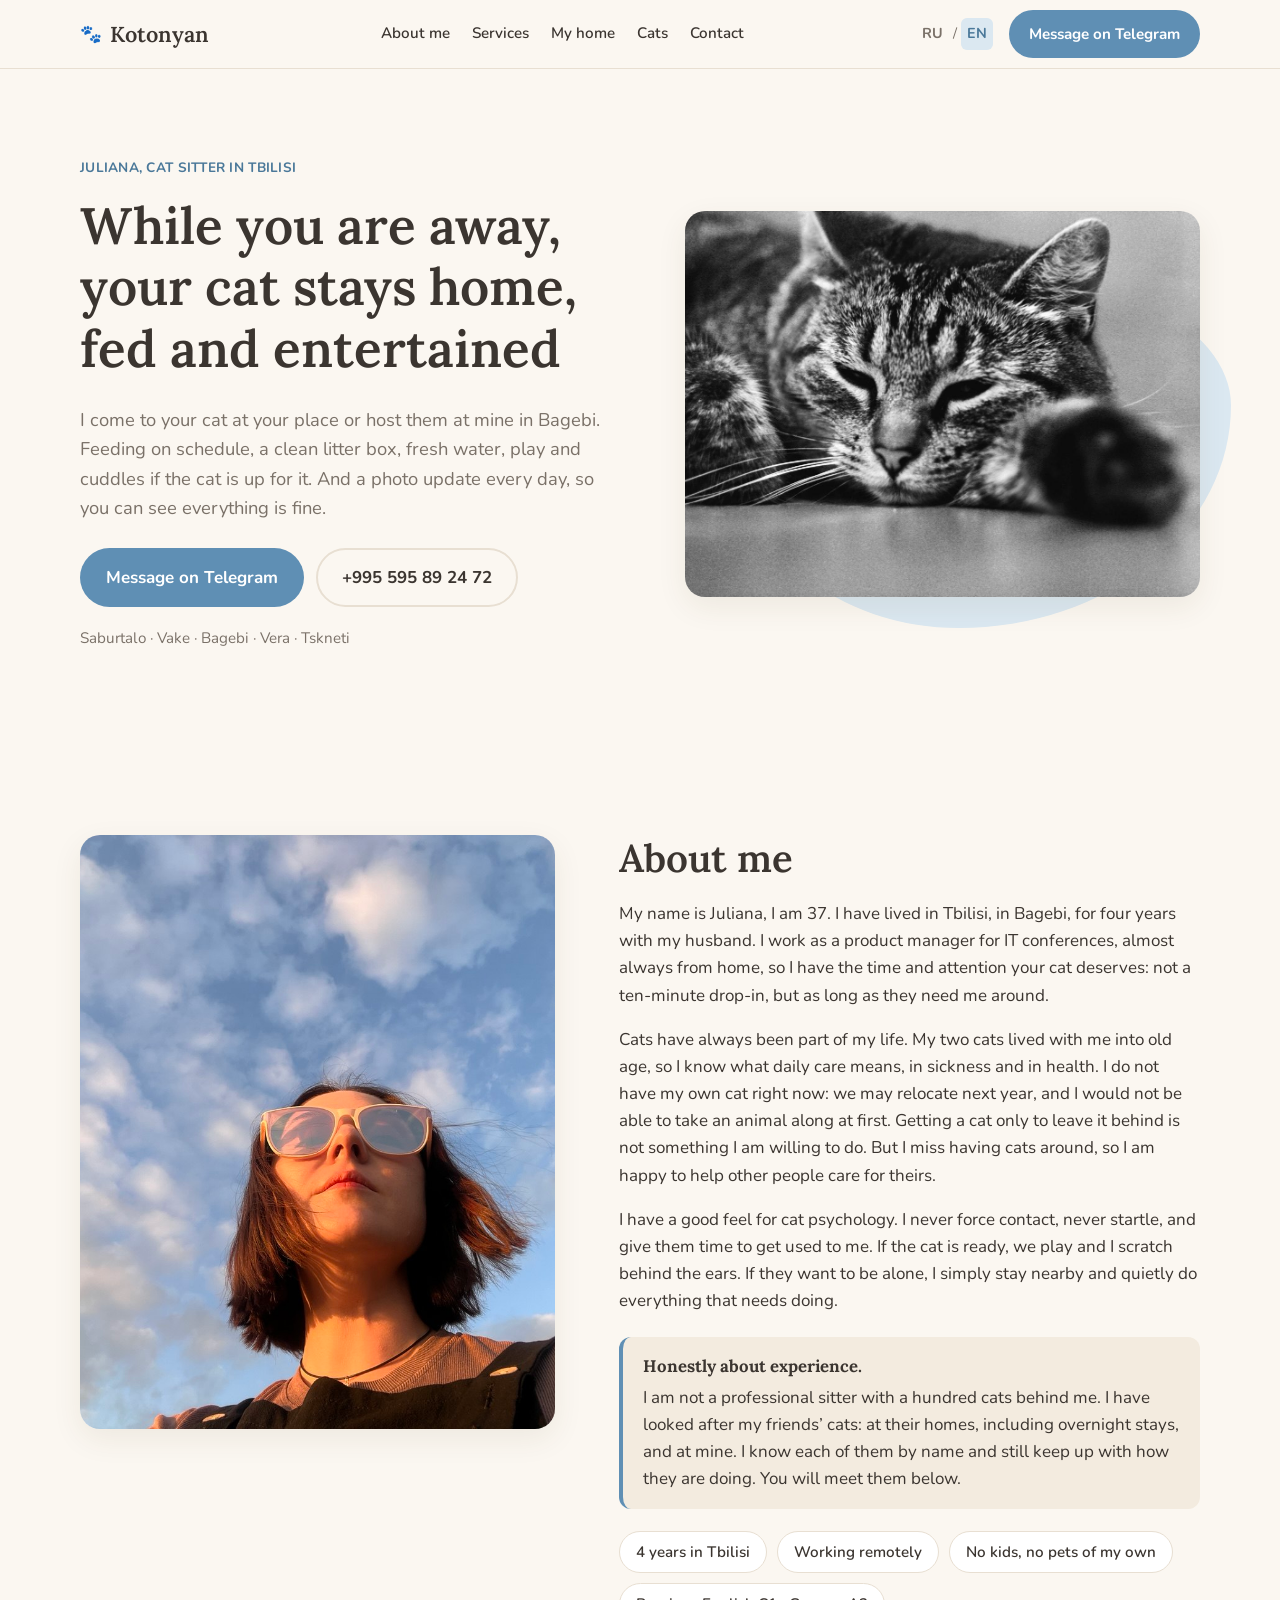
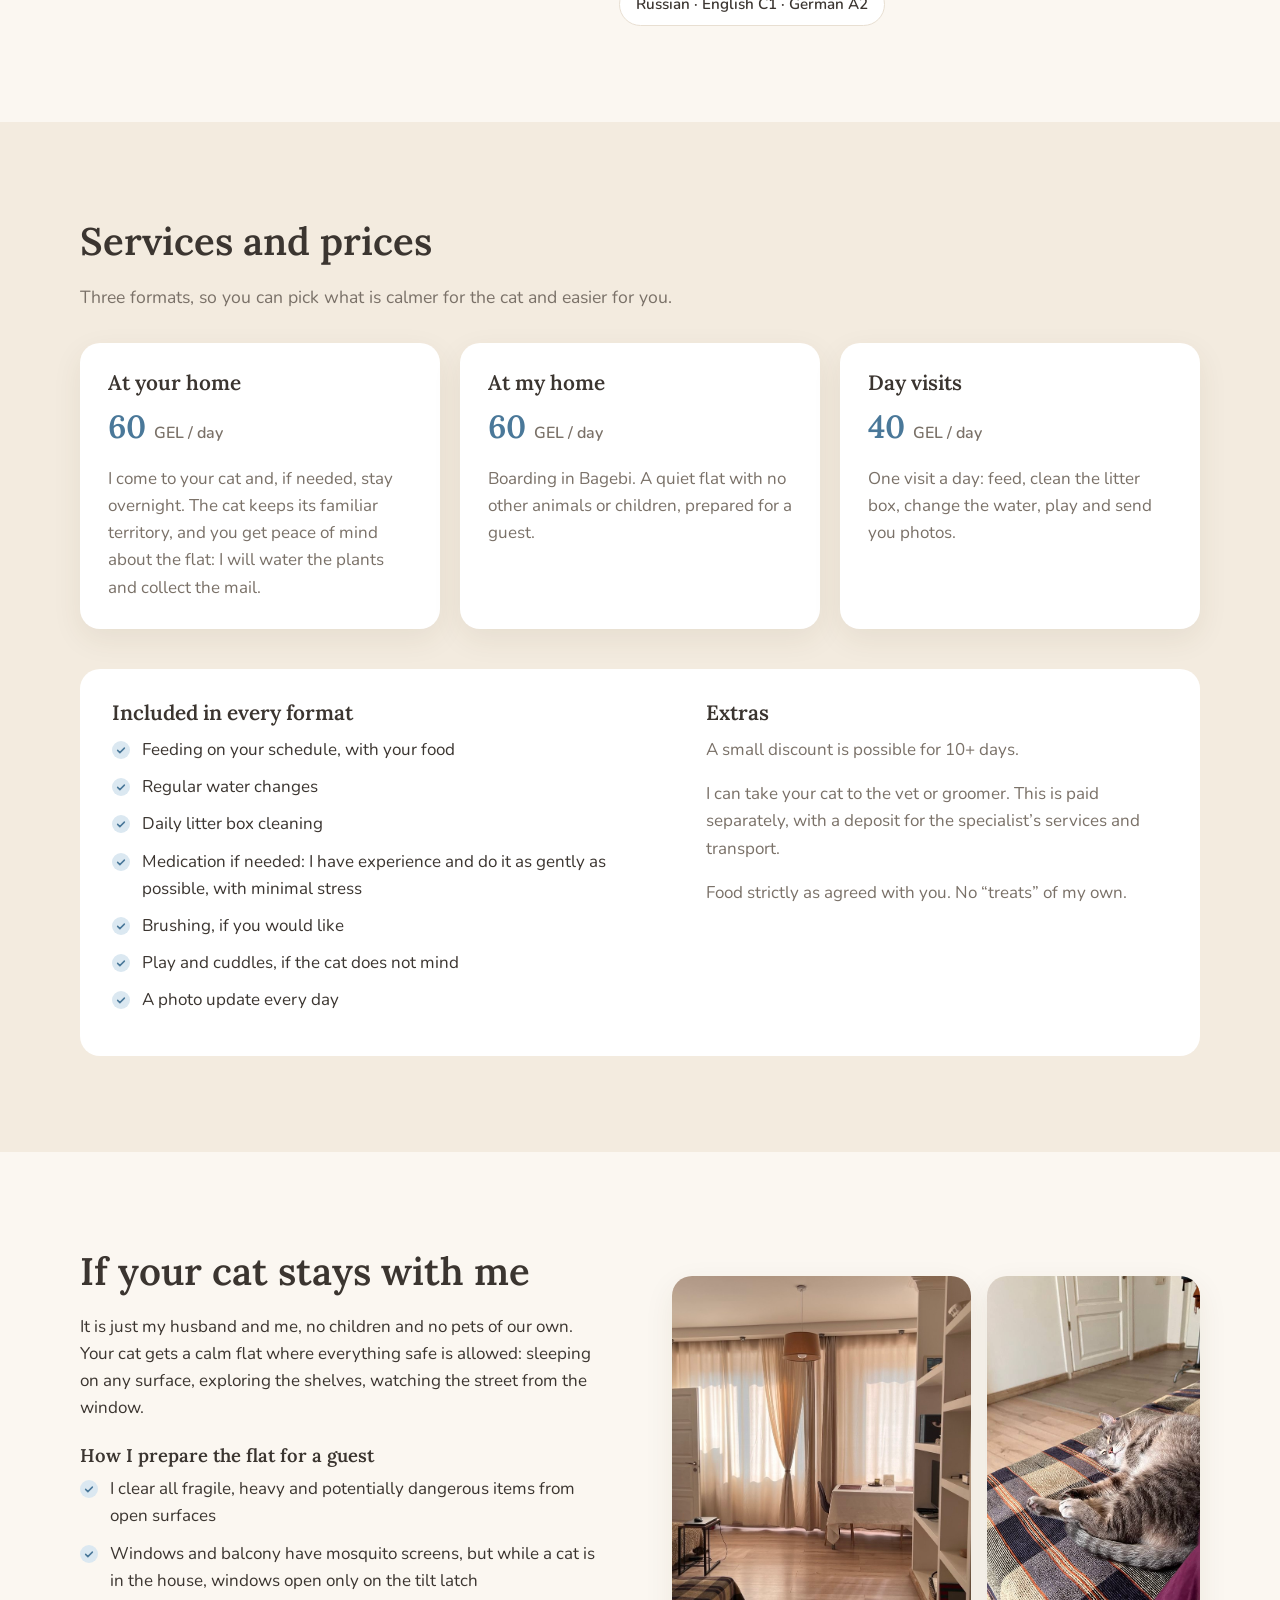
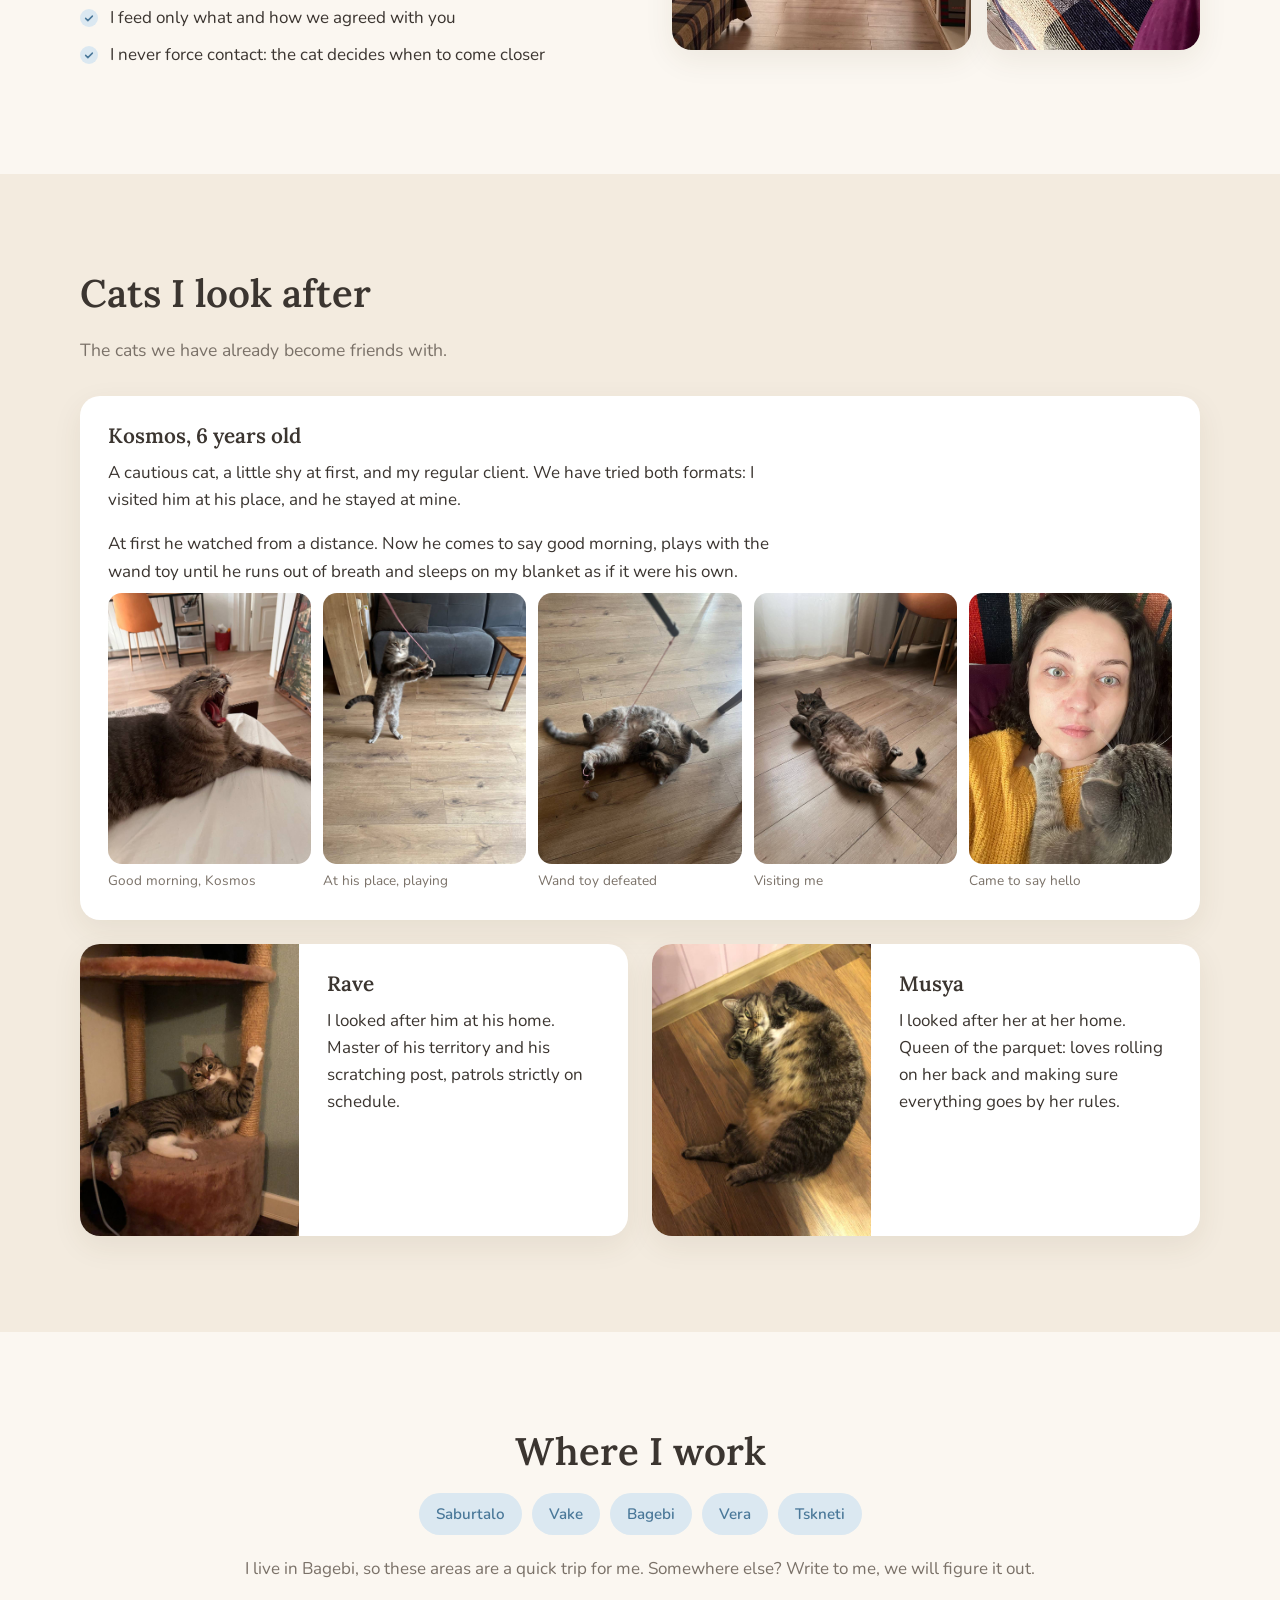
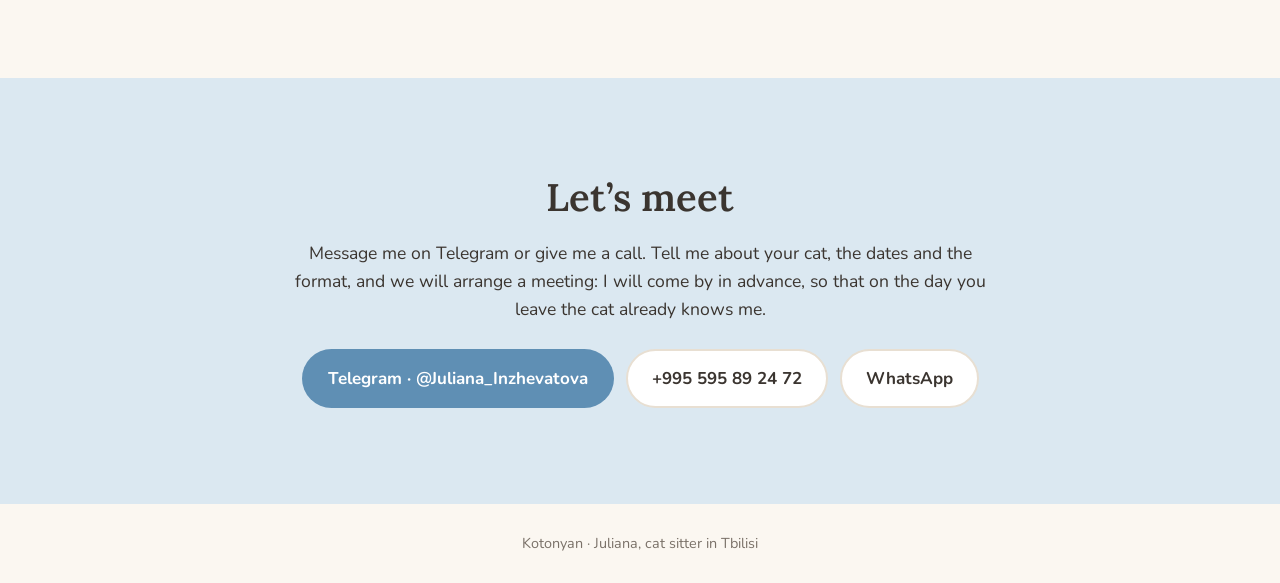
==== index.html @ e586e941 "Первый вариант лендинга Котонянь: RU/EN, фото, услуги, контакты Co-Authored-By: Claude Opus 5 <norep" ====
<!DOCTYPE html>
<html lang="ru">
<head>
<meta charset="utf-8">
<meta name="viewport" content="width=device-width, initial-scale=1">
<title data-i18n="meta.title">Котонянь · кэт-ситтер в Тбилиси</title>
<meta name="description" data-i18n-content="meta.desc" content="Юлиана, кэт-ситтер в Тбилиси. Уход за котом у вас дома или передержка в Багеби: кормление, лоток, игры, ежедневные фотоотчёты. Сабуртало, Ваке, Багеби, Вере, Цхнети.">
<meta property="og:title" content="Котонянь · кэт-ситтер в Тбилиси">
<meta property="og:description" content="Уход за котом у вас дома или передержка в Багеби. Ежедневные фотоотчёты.">
<meta property="og:image" content="img/cover.jpg">
<meta property="og:type" content="website">
<link rel="icon" href="favicon.svg" type="image/svg+xml">
<link rel="preconnect" href="https://fonts.googleapis.com">
<link rel="preconnect" href="https://fonts.gstatic.com" crossorigin>
<link href="https://fonts.googleapis.com/css2?family=Lora:ital,wght@0,500;0,600;1,500&family=Nunito:wght@400;600;700&display=swap" rel="stylesheet">
<link rel="stylesheet" href="css/style.css">
</head>
<body>

<header class="site-header">
  <div class="container header-inner">
    <a href="#top" class="logo"><span class="logo-mark" aria-hidden="true">🐾</span><span data-i18n="brand">Котонянь</span></a>
    <nav class="nav" id="nav">
      <a href="#about" data-i18n="nav.about">Обо мне</a>
      <a href="#services" data-i18n="nav.services">Услуги</a>
      <a href="#home" data-i18n="nav.home">Мой дом</a>
      <a href="#cats" data-i18n="nav.cats">Подопечные</a>
      <a href="#contact" data-i18n="nav.contact">Контакты</a>
    </nav>
    <div class="header-actions">
      <div class="lang" role="group" aria-label="Language">
        <button type="button" data-lang="ru" class="is-active">RU</button>
        <span aria-hidden="true">/</span>
        <button type="button" data-lang="en">EN</button>
      </div>
      <a class="btn btn-primary btn-sm" href="https://t.me/Juliana_Inzhevatova" target="_blank" rel="noopener" data-i18n="cta.tg">Написать в Telegram</a>
      <button class="burger" id="burger" aria-label="Menu" aria-expanded="false"><span></span><span></span><span></span></button>
    </div>
  </div>
</header>

<main id="top">

<section class="hero">
  <div class="container hero-grid">
    <div class="hero-text">
      <p class="kicker" data-i18n="hero.kicker">Юлиана, кэт-ситтер в Тбилиси</p>
      <h1 data-i18n="hero.title">Пока вас нет, ваш кот дома, сыт и не скучает</h1>
      <p class="lead" data-i18n="hero.lead">Приду к вашему коту домой или приму у себя в Багеби. Кормление по графику, чистый лоток, свежая вода, игры и ласка по желанию кота. И фотоотчёт каждый день, чтобы вы видели, что всё хорошо.</p>
      <div class="hero-cta">
        <a class="btn btn-primary" href="https://t.me/Juliana_Inzhevatova" target="_blank" rel="noopener" data-i18n="cta.tg">Написать в Telegram</a>
        <a class="btn btn-ghost" href="tel:+995595892472">+995 595 89 24 72</a>
      </div>
      <p class="hero-areas" data-i18n="hero.areas">Сабуртало · Ваке · Багеби · Вере · Цхнети</p>
    </div>
    <div class="hero-photo">
      <img src="img/cover.jpg" width="1280" height="853" alt="Кот дремлет на полу" data-i18n-alt="alt.cover">
    </div>
  </div>
</section>

<section class="section" id="about">
  <div class="container about-grid">
    <div class="about-photo">
      <img src="img/yuliana.jpg" width="1280" height="960" alt="Юлиана" loading="lazy">
    </div>
    <div class="about-text">
      <h2 data-i18n="about.title">Обо мне</h2>
      <p data-i18n="about.p1">Меня зовут Юлиана, мне 37. Четыре года живу в Тбилиси, в Багеби, вместе с мужем. Работаю продакт-менеджером ИТ-конференций, почти всегда из дома, поэтому у меня есть время и внимание для вашего кота: не забежать на десять минут, а побыть рядом столько, сколько ему нужно.</p>
      <p data-i18n="about.p2">Кошки в моей жизни были всегда. Две мои кошки прожили со мной до глубокой старости, и я знаю, что такое заботиться о коте каждый день, в здоровье и в болезни. Сейчас своего не завожу: в следующем году возможен переезд, и в первое время взять животное с собой не получится. Заводить кота, чтобы потом оставить, я не готова. А общения с кошками мне не хватает, поэтому я с радостью помогаю с ними другим.</p>
      <p data-i18n="about.p3">Я хорошо чувствую кошачью психологию. Не навязываю контакт, не пугаю, даю время привыкнуть. Если кот готов, поиграем и почешем за ушком. Если хочет побыть один, я просто буду рядом и тихо сделаю всё, что нужно.</p>
      <div class="callout">
        <strong data-i18n="about.honest.title">Честно про опыт.</strong>
        <span data-i18n="about.honest.text">Я не профессиональный ситтер с сотней котов за плечами. Я присматривала за котами друзей: у них дома, в том числе с проживанием, и у себя. Каждого из них знаю по имени и до сих пор в курсе, как у них дела. Познакомлю вас с ними ниже.</span>
      </div>
      <ul class="facts">
        <li data-i18n="about.f1">4 года в Тбилиси</li>
        <li data-i18n="about.f2">Работаю удалённо</li>
        <li data-i18n="about.f3">Без детей и своих животных</li>
        <li data-i18n="about.f4">Русский · English C1 · Deutsch A2</li>
      </ul>
    </div>
  </div>
</section>

<section class="section section-alt" id="services">
  <div class="container">
    <h2 data-i18n="services.title">Услуги и цены</h2>
    <p class="section-lead" data-i18n="services.lead">Три формата, чтобы вы выбрали то, что спокойнее для кота и удобнее для вас.</p>
    <div class="cards">
      <article class="card">
        <h3 data-i18n="services.c1.title">У вас дома</h3>
        <p class="price">60 <span data-i18n="services.perday">₾ / день</span></p>
        <p data-i18n="services.c1.text">Приезжаю к коту, а если нужно, остаюсь с проживанием. Коту привычная территория, вам спокойствие за квартиру: полью цветы, заберу почту.</p>
      </article>
      <article class="card">
        <h3 data-i18n="services.c2.title">У меня дома</h3>
        <p class="price">60 <span data-i18n="services.perday">₾ / день</span></p>
        <p data-i18n="services.c2.text">Передержка в Багеби. Тихая квартира без других животных и детей, подготовленная к приёму гостя.</p>
      </article>
      <article class="card">
        <h3 data-i18n="services.c3.title">Дневная няня</h3>
        <p class="price">40 <span data-i18n="services.perday">₾ / день</span></p>
        <p data-i18n="services.c3.text">Один визит в день: покормить, убрать лоток, поменять воду, поиграть и прислать вам фото.</p>
      </article>
    </div>
    <div class="included">
      <div>
        <h3 data-i18n="services.inc.title">Что входит в любой формат</h3>
        <ul class="checklist">
          <li data-i18n="services.inc.1">Кормление по вашему графику и вашим кормом</li>
          <li data-i18n="services.inc.2">Регулярная смена воды</li>
          <li data-i18n="services.inc.3">Ежедневная уборка лотка</li>
          <li data-i18n="services.inc.4">Лекарства при необходимости: есть опыт, даю максимально бережно, без лишнего стресса</li>
          <li data-i18n="services.inc.5">Расчёсывание, если вы хотите</li>
          <li data-i18n="services.inc.6">Игры и ласка, если кот не против</li>
          <li data-i18n="services.inc.7">Фотоотчёт каждый день</li>
        </ul>
      </div>
      <div class="notes">
        <h3 data-i18n="services.extra.title">Дополнительно</h3>
        <p data-i18n="services.extra.1">От 10 дней возможна небольшая скидка.</p>
        <p data-i18n="services.extra.2">Могу отвезти кота к ветеринару или грумеру. Это оплачивается отдельно, при наличии депозита на услуги специалиста и транспорт.</p>
        <p data-i18n="services.extra.3">Питание строго по согласованию с вами. Никаких «угощений» от себя.</p>
      </div>
    </div>
  </div>
</section>

<section class="section" id="home">
  <div class="container home-grid">
    <div class="home-text">
      <h2 data-i18n="home.title">Если кот гостит у меня</h2>
      <p data-i18n="home.p1">Мы живём вдвоём с мужем, без детей и своих животных. Коту достаётся спокойная квартира, где можно всё, что безопасно: спать на любой поверхности, исследовать полки, наблюдать за улицей из окна.</p>
      <h3 data-i18n="home.list.title">Как готовлю квартиру к гостю</h3>
      <ul class="checklist">
        <li data-i18n="home.l1">Убираю с открытых поверхностей всё хрупкое, тяжёлое и потенциально опасное</li>
        <li data-i18n="home.l2">На окнах и балконе москитные сетки, но пока кот в доме, окна открываю только на ограничитель</li>
        <li data-i18n="home.l3">Кормлю только тем и так, как договорились с вами</li>
        <li data-i18n="home.l4">Не навязываю контакт: кот сам решает, когда подойти</li>
      </ul>
    </div>
    <div class="home-photos">
      <img src="img/home.jpg" width="1280" height="960" alt="Гостиная: светлая комната, диван, окно с занавесками" loading="lazy" data-i18n-alt="alt.home">
      <img src="img/kosmos-home-1.jpg" width="960" height="1280" alt="Космос спит на пледе" loading="lazy" data-i18n-alt="alt.kosmosHome1">
    </div>
  </div>
</section>

<section class="section section-alt" id="cats">
  <div class="container">
    <h2 data-i18n="cats.title">Мои подопечные</h2>
    <p class="section-lead" data-i18n="cats.lead">Коты, с которыми мы уже подружились.</p>

    <article class="cat cat-featured">
      <div class="cat-text">
        <h3 data-i18n="cats.kosmos.name">Космос, 6 лет</h3>
        <p data-i18n="cats.kosmos.p1">Осторожный и поначалу пугливый кот, мой постоянный подопечный. Мы попробовали оба формата: я приезжала к нему домой, и он гостил у меня.</p>
        <p data-i18n="cats.kosmos.p2">Первое время он наблюдал издалека. Теперь приходит здороваться по утрам, играет с удочкой до потери дыхания и спит на моём пледе, как на своём.</p>
      </div>
      <div class="gallery">
        <figure><img src="img/kosmos-morning.jpg" width="960" height="1280" alt="Космос зевает утром" loading="lazy" data-i18n-alt="alt.kosmosMorning"><figcaption data-i18n="cats.kosmos.c1">Доброе утро, Космос</figcaption></figure>
        <figure><img src="img/kosmos-play-2.jpg" width="960" height="1280" alt="Космос стоит на задних лапах и ловит игрушку" loading="lazy" data-i18n-alt="alt.kosmosPlay2"><figcaption data-i18n="cats.kosmos.c2">У себя дома, играем</figcaption></figure>
        <figure><img src="img/kosmos-play-1.jpg" width="960" height="1280" alt="Космос лежит на спине и ловит удочку" loading="lazy" data-i18n-alt="alt.kosmosPlay1"><figcaption data-i18n="cats.kosmos.c3">Удочка побеждена</figcaption></figure>
        <figure><img src="img/kosmos-home-2.jpg" width="960" height="1280" alt="Космос лежит на полу в гостях" loading="lazy" data-i18n-alt="alt.kosmosHome2"><figcaption data-i18n="cats.kosmos.c4">В гостях у меня</figcaption></figure>
        <figure><img src="img/yuliana-kosmos.jpg" width="720" height="1280" alt="Космос кладёт лапу на плечо Юлиане" loading="lazy" data-i18n-alt="alt.kosmosSelfie"><figcaption data-i18n="cats.kosmos.c5">Пришёл здороваться</figcaption></figure>
      </div>
    </article>

    <div class="cats-row">
      <article class="cat">
        <figure><img src="img/rave.jpg" width="960" height="1280" alt="Рэйв лежит на когтеточке" loading="lazy" data-i18n-alt="alt.rave"></figure>
        <div class="cat-text">
          <h3 data-i18n="cats.rave.name">Рэйв</h3>
          <p data-i18n="cats.rave.p1">Присматривала у него дома. Хозяин своей территории и своей когтеточки, обход владений строго по расписанию.</p>
        </div>
      </article>
      <article class="cat">
        <figure><img src="img/musya.jpg" width="960" height="1280" alt="Муся лежит на спине на паркете" loading="lazy" data-i18n-alt="alt.musya"></figure>
        <div class="cat-text">
          <h3 data-i18n="cats.musya.name">Муся</h3>
          <p data-i18n="cats.musya.p1">Присматривала у неё дома. Королева паркета: любит валяться на спине и следить, чтобы всё шло по её правилам.</p>
        </div>
      </article>
    </div>
  </div>
</section>

<section class="section" id="areas">
  <div class="container areas">
    <h2 data-i18n="areas.title">Где работаю</h2>
    <ul class="chips">
      <li data-i18n="areas.1">Сабуртало</li>
      <li data-i18n="areas.2">Ваке</li>
      <li data-i18n="areas.3">Багеби</li>
      <li data-i18n="areas.4">Вере</li>
      <li data-i18n="areas.5">Цхнети</li>
    </ul>
    <p data-i18n="areas.text">Живу в Багеби, поэтому в эти районы добираюсь быстро. Другой район? Напишите, обсудим.</p>
  </div>
</section>

<section class="section section-contact" id="contact">
  <div class="container contact">
    <h2 data-i18n="contact.title">Давайте познакомимся</h2>
    <p data-i18n="contact.text">Напишите в Telegram или позвоните. Расскажите про кота, даты и формат, а дальше договоримся о встрече: я приеду познакомиться заранее, чтобы в день вашего отъезда кот меня уже знал.</p>
    <div class="contact-links">
      <a class="btn btn-primary" href="https://t.me/Juliana_Inzhevatova" target="_blank" rel="noopener">Telegram · @Juliana_Inzhevatova</a>
      <a class="btn btn-ghost" href="tel:+995595892472">+995 595 89 24 72</a>
      <a class="btn btn-ghost" href="https://wa.me/995595892472" target="_blank" rel="noopener">WhatsApp</a>
    </div>
  </div>
</section>

</main>

<footer class="site-footer">
  <div class="container">
    <span data-i18n="footer.text">Котонянь · Юлиана, кэт-ситтер в Тбилиси</span>
  </div>
</footer>

<script src="js/main.js"></script>
</body>
</html>
---- css/style.css ----
:root {
  --bg: #fbf7f1;
  --bg-alt: #f3ebdf;
  --surface: #ffffff;
  --text: #3b3530;
  --muted: #7a7168;
  --line: #e8dfd2;
  --blue: #5f8fb4;
  --blue-dark: #4a7899;
  --blue-soft: #dbe8f1;
  --sand: #e9d9c3;
  --radius: 20px;
  --shadow: 0 10px 30px rgba(80, 60, 30, 0.08);
  --font-head: "Lora", Georgia, serif;
  --font-body: "Nunito", system-ui, -apple-system, "Segoe UI", sans-serif;
}

* { box-sizing: border-box; }

html { scroll-behavior: smooth; }

body {
  margin: 0;
  font-family: var(--font-body);
  font-size: 17px;
  line-height: 1.6;
  color: var(--text);
  background: var(--bg);
}

img { max-width: 100%; height: auto; display: block; }

h1, h2, h3 {
  font-family: var(--font-head);
  font-weight: 600;
  line-height: 1.2;
  margin: 0 0 0.5em;
  color: var(--text);
}
h1 { font-size: clamp(2rem, 4.5vw, 3.2rem); }
h2 { font-size: clamp(1.7rem, 3.2vw, 2.4rem); }
h3 { font-size: 1.3rem; }
p { margin: 0 0 1em; }
ul { margin: 0; padding: 0; list-style: none; }
a { color: var(--blue-dark); }

.container {
  width: min(1120px, 100% - 32px);
  margin: 0 auto;
}

.section { padding: clamp(56px, 8vw, 96px) 0; }
.section-alt { background: var(--bg-alt); }
.section-lead { color: var(--muted); max-width: 640px; margin-bottom: 2rem; font-size: 1.1rem; }

/* Buttons */
.btn {
  display: inline-flex;
  align-items: center;
  justify-content: center;
  gap: 8px;
  padding: 14px 24px;
  border-radius: 999px;
  font-weight: 700;
  text-decoration: none;
  border: 2px solid transparent;
  transition: background 0.2s, color 0.2s, border-color 0.2s, transform 0.1s;
  white-space: nowrap;
}
.btn:active { transform: translateY(1px); }
.btn-primary { background: var(--blue); color: #fff; }
.btn-primary:hover { background: var(--blue-dark); }
.btn-ghost { background: transparent; color: var(--text); border-color: var(--line); }
.btn-ghost:hover { border-color: var(--blue); color: var(--blue-dark); }
.btn-sm { padding: 10px 18px; font-size: 0.95rem; }

/* Header */
.site-header {
  position: sticky;
  top: 0;
  z-index: 50;
  background: rgba(251, 247, 241, 0.92);
  backdrop-filter: blur(10px);
  border-bottom: 1px solid var(--line);
}
.header-inner {
  display: flex;
  align-items: center;
  justify-content: space-between;
  gap: 24px;
  height: 68px;
}
.logo {
  display: inline-flex;
  align-items: center;
  gap: 8px;
  font-family: var(--font-head);
  font-size: 1.35rem;
  font-weight: 600;
  color: var(--text);
  text-decoration: none;
}
.logo-mark { font-size: 1.1rem; }
.nav { display: flex; gap: 22px; }
.nav a {
  color: var(--text);
  text-decoration: none;
  font-weight: 600;
  font-size: 0.95rem;
  padding: 6px 0;
  border-bottom: 2px solid transparent;
}
.nav a:hover { border-bottom-color: var(--blue); }
.header-actions { display: flex; align-items: center; gap: 16px; }
.lang { display: flex; align-items: center; gap: 4px; color: var(--muted); font-size: 0.9rem; }
.lang button {
  background: none;
  border: 0;
  padding: 4px 6px;
  font: inherit;
  font-weight: 700;
  color: var(--muted);
  cursor: pointer;
  border-radius: 6px;
}
.lang button:hover { color: var(--text); }
.lang button.is-active { color: var(--blue-dark); background: var(--blue-soft); }
.burger {
  display: none;
  width: 40px;
  height: 40px;
  border: 0;
  background: none;
  cursor: pointer;
  flex-direction: column;
  justify-content: center;
  gap: 5px;
  padding: 8px;
}
.burger span { display: block; height: 2px; background: var(--text); border-radius: 2px; }

/* Hero */
.hero { padding: clamp(40px, 7vw, 88px) 0 clamp(48px, 7vw, 88px); }
.hero-grid {
  display: grid;
  grid-template-columns: 1.05fr 1fr;
  gap: clamp(32px, 5vw, 64px);
  align-items: center;
}
.kicker {
  color: var(--blue-dark);
  font-weight: 700;
  letter-spacing: 0.02em;
  text-transform: uppercase;
  font-size: 0.85rem;
  margin-bottom: 1rem;
}
.lead { font-size: 1.15rem; color: var(--muted); max-width: 560px; }
.hero-cta { display: flex; flex-wrap: wrap; gap: 12px; margin: 1.6rem 0 1.2rem; }
.hero-areas { color: var(--muted); font-size: 0.95rem; margin: 0; }
.hero-photo { position: relative; }
.hero-photo::before {
  content: "";
  position: absolute;
  inset: 12% -6% -8% 10%;
  background: var(--blue-soft);
  border-radius: 40% 60% 55% 45% / 50% 40% 60% 50%;
  z-index: 0;
}
.hero-photo img {
  position: relative;
  z-index: 1;
  border-radius: var(--radius);
  box-shadow: var(--shadow);
  aspect-ratio: 4 / 3;
  object-fit: cover;
}

/* About */
.about-grid {
  display: grid;
  grid-template-columns: 0.9fr 1.1fr;
  gap: clamp(32px, 5vw, 64px);
  align-items: start;
}
.about-photo img {
  border-radius: var(--radius);
  box-shadow: var(--shadow);
  aspect-ratio: 4 / 5;
  object-fit: cover;
  object-position: center 70%;
  position: sticky;
  top: 90px;
}
.callout {
  background: var(--bg-alt);
  border-left: 4px solid var(--blue);
  border-radius: 12px;
  padding: 16px 20px;
  margin: 1.4rem 0;
}
.callout strong { display: block; margin-bottom: 4px; font-family: var(--font-head); font-size: 1.05rem; }
.facts { display: flex; flex-wrap: wrap; gap: 10px; margin-top: 1.2rem; }
.facts li, .chips li {
  background: var(--surface);
  border: 1px solid var(--line);
  border-radius: 999px;
  padding: 8px 16px;
  font-size: 0.95rem;
  font-weight: 600;
}

/* Services */
.cards {
  display: grid;
  grid-template-columns: repeat(3, 1fr);
  gap: 20px;
  margin-bottom: 40px;
}
.card {
  background: var(--surface);
  border-radius: var(--radius);
  padding: 28px;
  box-shadow: var(--shadow);
  display: flex;
  flex-direction: column;
}
.card h3 { margin-bottom: 0.3rem; }
.card p:last-child { margin-bottom: 0; color: var(--muted); }
.price {
  font-family: var(--font-head);
  font-size: 2rem;
  font-weight: 600;
  color: var(--blue-dark);
  margin: 0 0 0.8rem;
}
.price span { font-family: var(--font-body); font-size: 1rem; font-weight: 600; color: var(--muted); }
.included {
  display: grid;
  grid-template-columns: 1.2fr 1fr;
  gap: 40px;
  background: var(--surface);
  border-radius: var(--radius);
  padding: 32px;
}
.checklist li {
  position: relative;
  padding-left: 30px;
  margin-bottom: 10px;
}
.checklist li::before {
  content: "";
  position: absolute;
  left: 0;
  top: 5px;
  width: 18px;
  height: 18px;
  border-radius: 50%;
  background: var(--blue-soft) url("data:image/svg+xml,%3Csvg xmlns='http://www.w3.org/2000/svg' viewBox='0 0 16 16'%3E%3Cpath d='M3.5 8.5l3 3 6-6' fill='none' stroke='%234a7899' stroke-width='2' stroke-linecap='round' stroke-linejoin='round'/%3E%3C/svg%3E") center / 12px no-repeat;
}
.notes p { color: var(--muted); }

/* Home */
.home-grid {
  display: grid;
  grid-template-columns: 1fr 1fr;
  gap: clamp(32px, 5vw, 64px);
  align-items: center;
}
.home-text h3 { font-size: 1.15rem; margin-top: 1.4rem; }
.home-photos {
  display: grid;
  grid-template-columns: 1.4fr 1fr;
  gap: 16px;
  align-items: stretch;
}
.home-photos img {
  border-radius: var(--radius);
  box-shadow: var(--shadow);
  height: 100%;
  object-fit: cover;
}
.home-photos img:first-child { aspect-ratio: 4 / 5; }
.home-photos img:last-child { aspect-ratio: 3 / 5; }

/* Cats */
.cat { background: var(--surface); border-radius: var(--radius); box-shadow: var(--shadow); overflow: hidden; }
.cat-text { padding: 28px; }
.cat-text p:last-child { margin-bottom: 0; }
.cat-featured { margin-bottom: 24px; }
.cat-featured .cat-text { max-width: 720px; padding-bottom: 8px; }
.gallery {
  display: grid;
  grid-template-columns: repeat(5, 1fr);
  gap: 12px;
  padding: 0 28px 28px;
}
.gallery figure, .cat figure { margin: 0; }
.gallery img {
  aspect-ratio: 3 / 4;
  object-fit: cover;
  border-radius: 14px;
}
.gallery figcaption { font-size: 0.85rem; color: var(--muted); margin-top: 6px; }
.cats-row { display: grid; grid-template-columns: 1fr 1fr; gap: 24px; }
.cats-row .cat { display: grid; grid-template-columns: 0.8fr 1.2fr; }
.cats-row .cat img { height: 100%; object-fit: cover; aspect-ratio: 3 / 4; }

/* Areas */
.areas { text-align: center; }
.chips { display: flex; flex-wrap: wrap; justify-content: center; gap: 10px; margin: 1.2rem 0; }
.chips li { background: var(--blue-soft); border-color: transparent; color: var(--blue-dark); }
.areas p { color: var(--muted); margin: 0; }

/* Contact */
.section-contact { background: var(--blue-soft); }
.contact { text-align: center; max-width: 720px; }
.contact p { color: var(--text); font-size: 1.1rem; }
.contact-links { display: flex; flex-wrap: wrap; justify-content: center; gap: 12px; margin-top: 1.6rem; }
.contact-links .btn-ghost { background: var(--surface); }

.site-footer {
  padding: 28px 0;
  color: var(--muted);
  font-size: 0.9rem;
  text-align: center;
}

/* Responsive */
@media (max-width: 960px) {
  .nav { display: none; }
  .header-actions .btn { display: none; }
  .burger { display: flex; }
  .nav.is-open {
    display: flex;
    flex-direction: column;
    position: absolute;
    top: 68px;
    left: 0;
    right: 0;
    background: var(--bg);
    border-bottom: 1px solid var(--line);
    padding: 12px 16px 20px;
    gap: 4px;
  }
  .nav.is-open a { padding: 10px 0; font-size: 1.05rem; }
  .cards { grid-template-columns: 1fr; }
  .included { grid-template-columns: 1fr; gap: 24px; }
  .gallery { grid-template-columns: repeat(3, 1fr); }
  .gallery figure:nth-child(n+4) img { aspect-ratio: 4 / 3; }
}

@media (max-width: 720px) {
  body { font-size: 16px; }
  .hero-grid, .about-grid, .home-grid, .cats-row { grid-template-columns: 1fr; }
  .hero-photo { order: -1; }
  .hero-photo::before { inset: 10% -4% -6% 8%; }
  .about-photo img { position: static; aspect-ratio: 4 / 3; object-position: center 60%; }
  .home-photos img:first-child { aspect-ratio: 4 / 3; }
  .home-photos img:last-child { aspect-ratio: 3 / 4; }
  .gallery { grid-template-columns: repeat(2, 1fr); padding: 0 20px 20px; }
  .gallery figure:nth-child(n+4) img { aspect-ratio: 3 / 4; }
  .gallery figure:last-child { grid-column: span 2; }
  .gallery figure:last-child img { aspect-ratio: 4 / 3; object-position: center 45%; }
  .cats-row .cat { grid-template-columns: 1fr; }
  .cats-row .cat img { aspect-ratio: 4 / 3; }
  .cat-text { padding: 20px; }
  .included { padding: 24px 20px; }
  .card { padding: 22px; }
  .hero-cta .btn { width: 100%; }
}
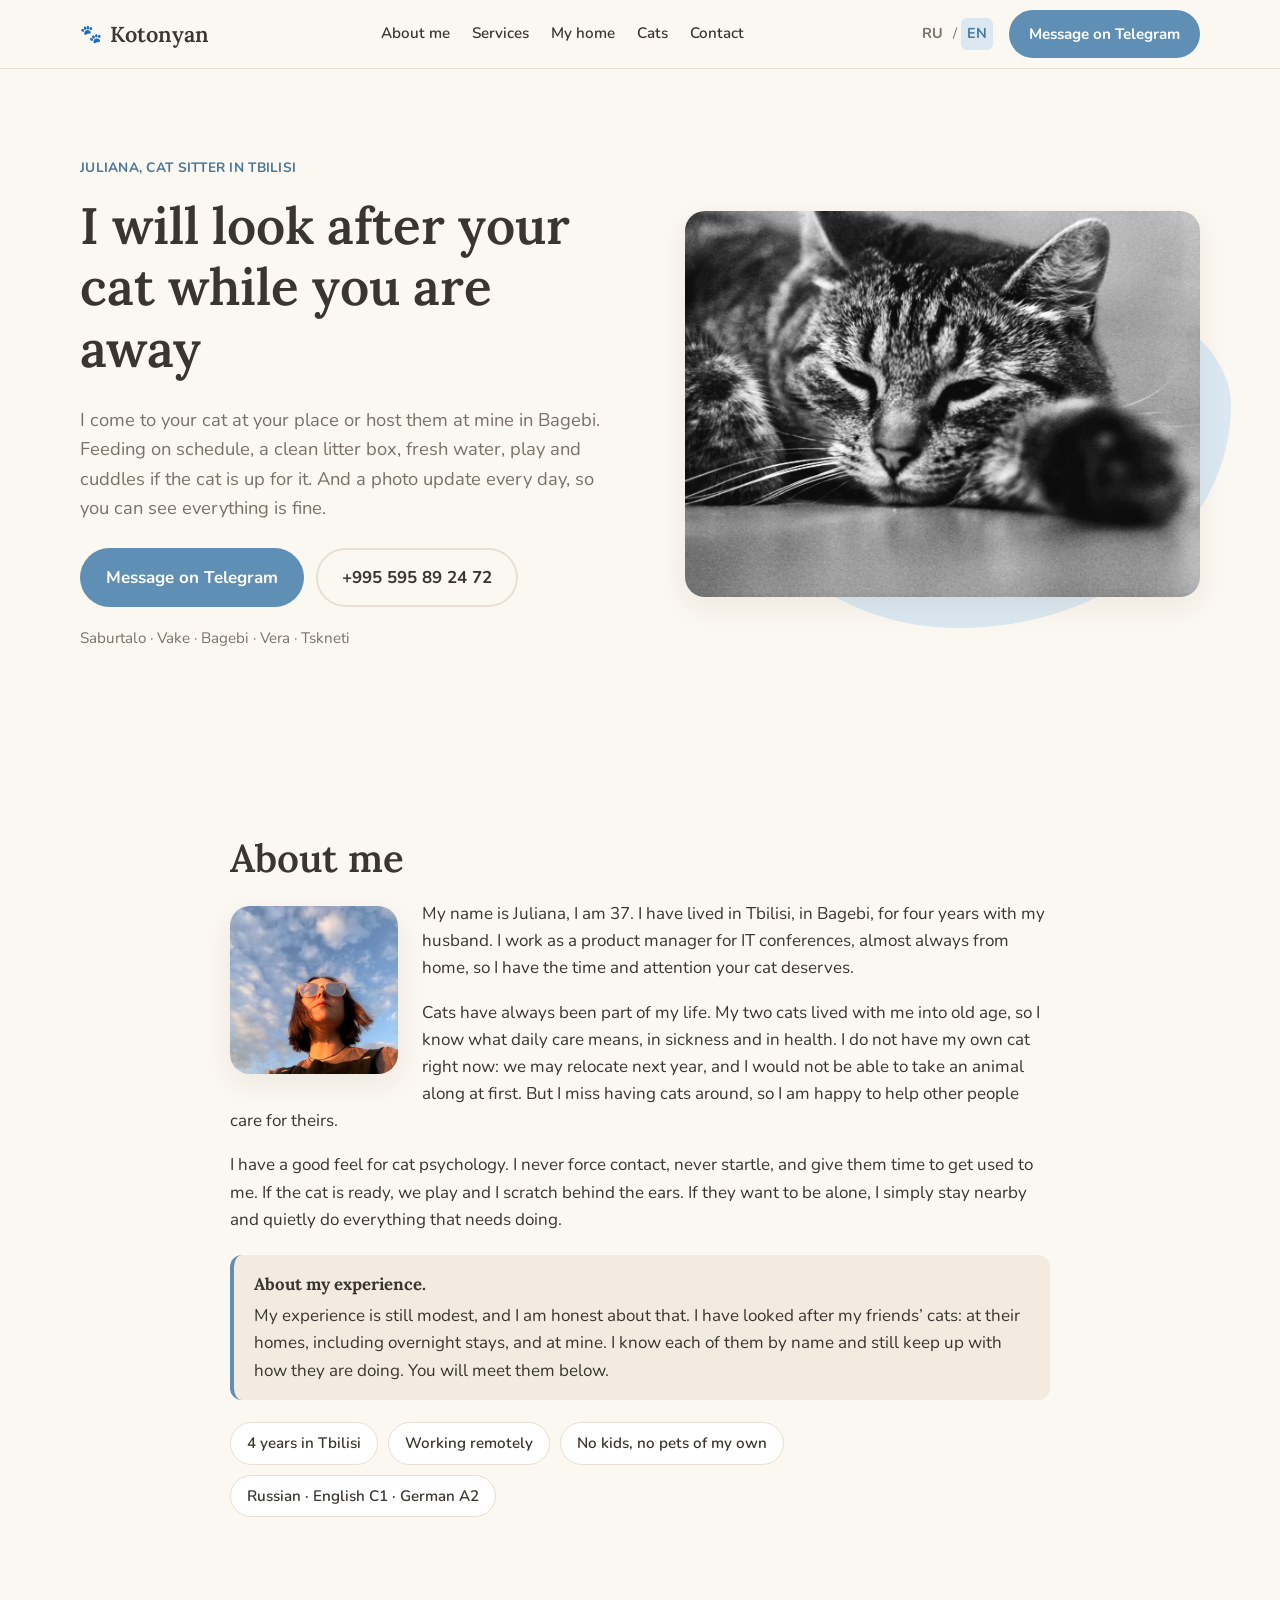
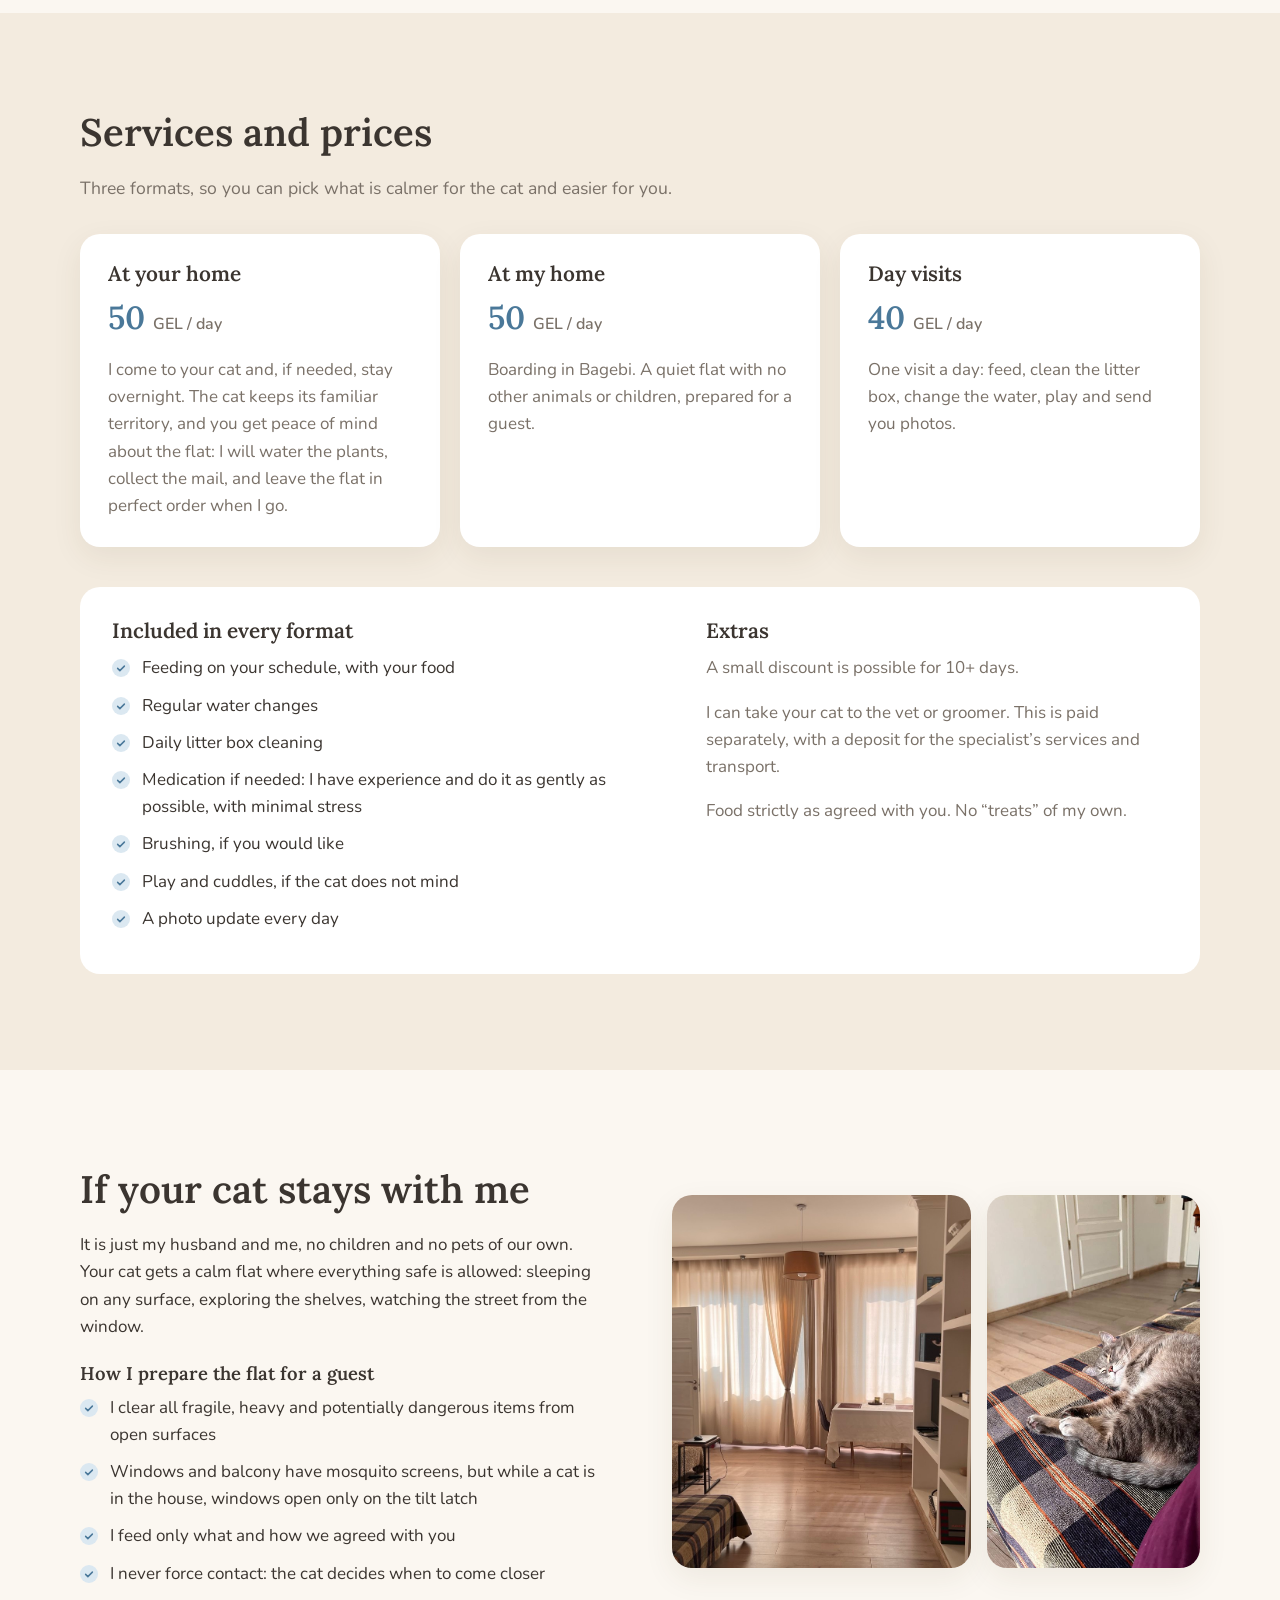
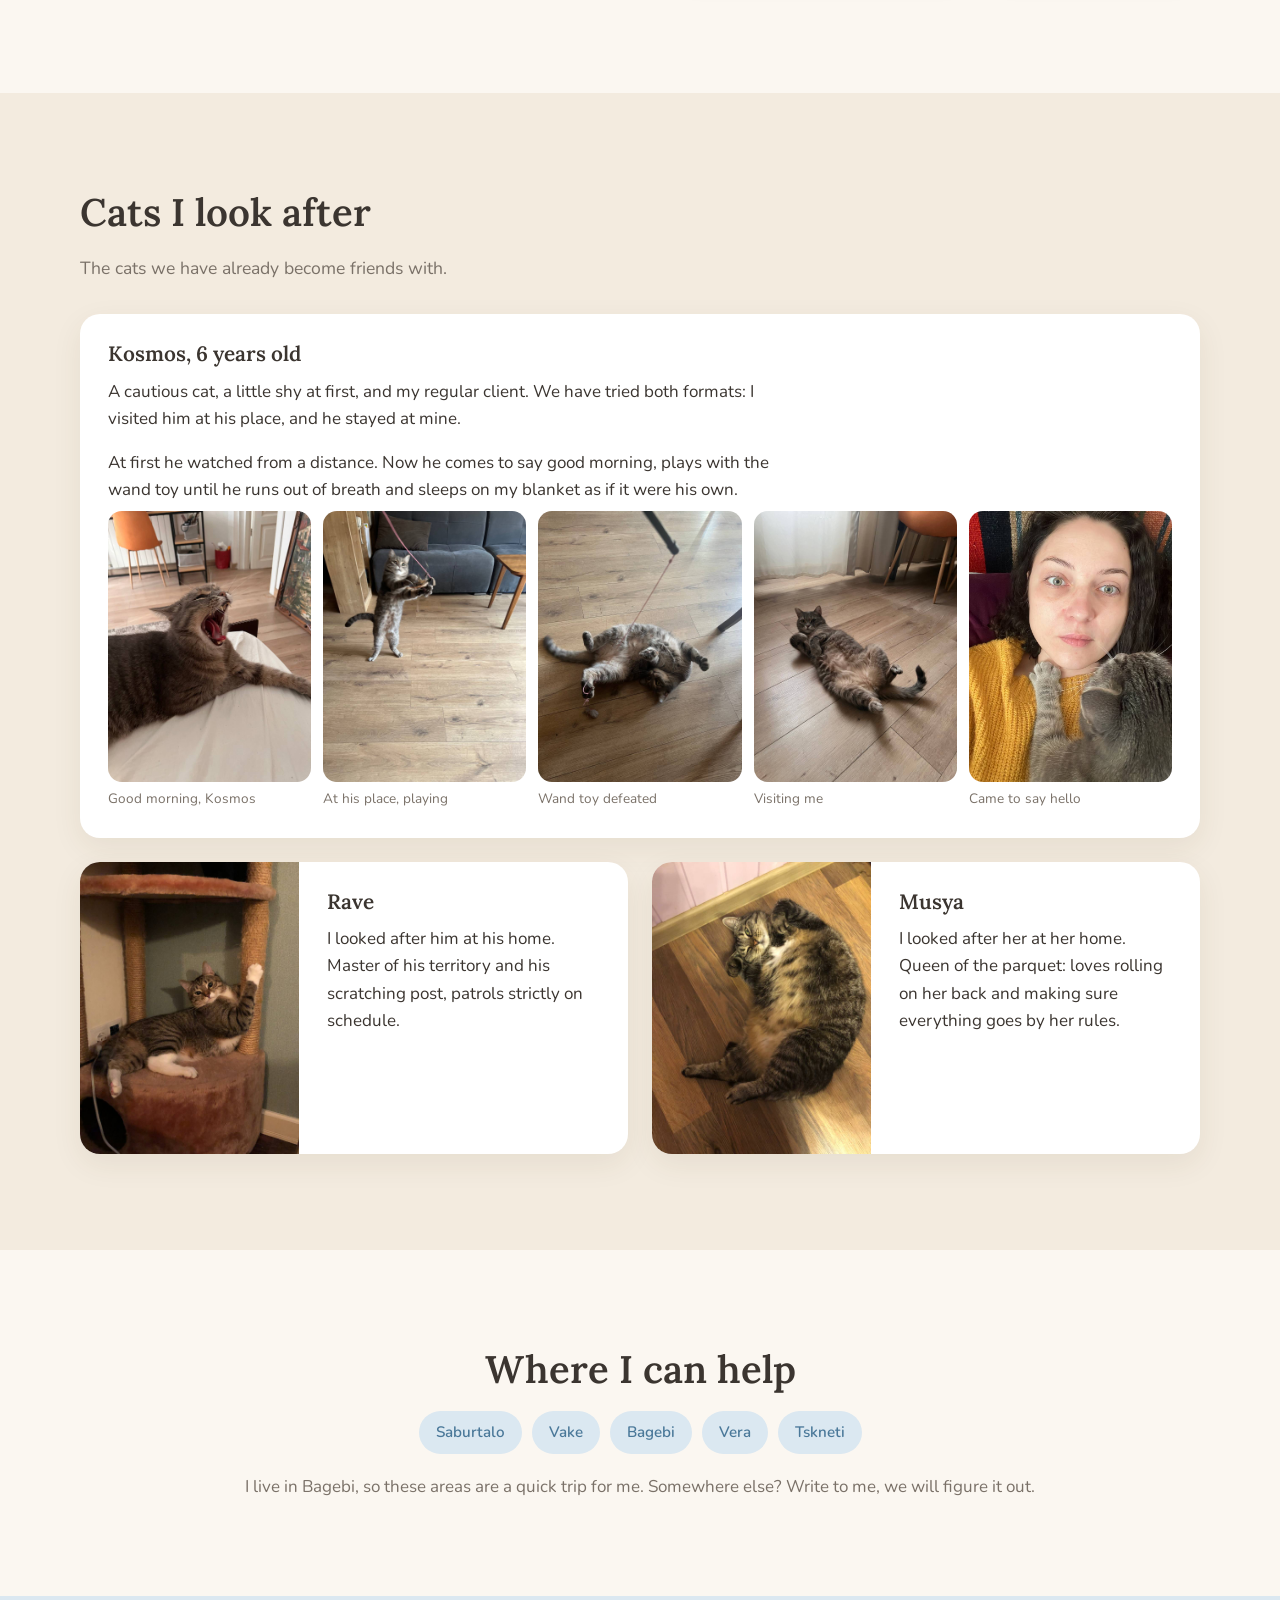
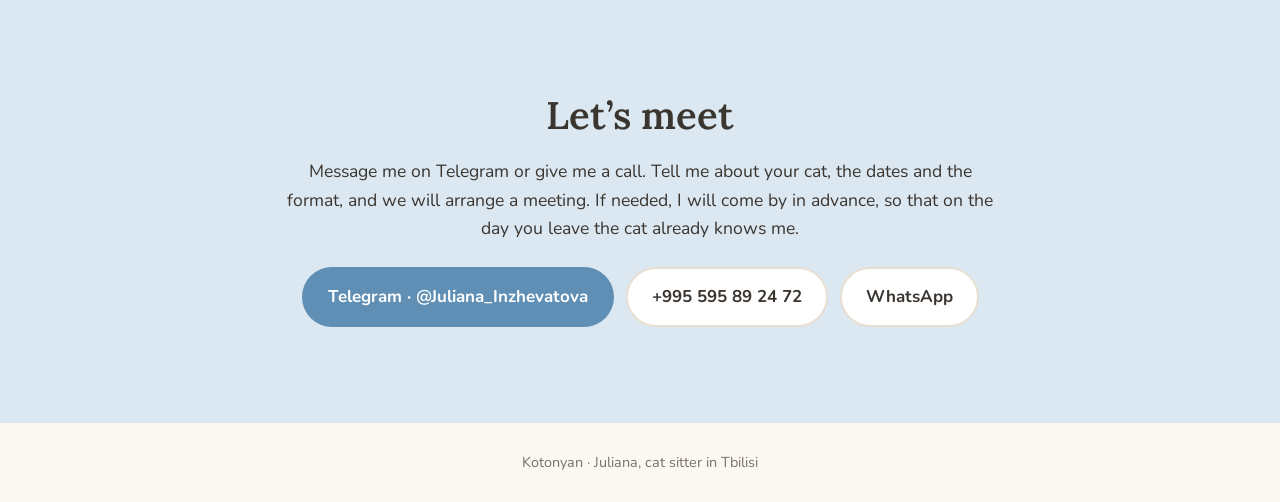
==== commit 2eb26d2e: "Правки текстов, цены 50, портрет сбоку, кадрирование фото Co-Authored-By: Claude Opus 5 <noreply@ant" ====
--- a/index.html
+++ b/index.html
@@ -45,7 +45,7 @@
   <div class="container hero-grid">
     <div class="hero-text">
       <p class="kicker" data-i18n="hero.kicker">Юлиана, кэт-ситтер в Тбилиси</p>
-      <h1 data-i18n="hero.title">Пока вас нет, ваш кот дома, сыт и не скучает</h1>
+      <h1 data-i18n="hero.title">Присмотрю за вашим котом, пока вы в отъезде</h1>
       <p class="lead" data-i18n="hero.lead">Приду к вашему коту домой или приму у себя в Багеби. Кормление по графику, чистый лоток, свежая вода, игры и ласка по желанию кота. И фотоотчёт каждый день, чтобы вы видели, что всё хорошо.</p>
       <div class="hero-cta">
         <a class="btn btn-primary" href="https://t.me/Juliana_Inzhevatova" target="_blank" rel="noopener" data-i18n="cta.tg">Написать в Telegram</a>
@@ -60,18 +60,16 @@
 </section>
 
 <section class="section" id="about">
-  <div class="container about-grid">
-    <div class="about-photo">
-      <img src="img/yuliana.jpg" width="1280" height="960" alt="Юлиана" loading="lazy">
-    </div>
+  <div class="container about">
+    <h2 data-i18n="about.title">Обо мне</h2>
     <div class="about-text">
-      <h2 data-i18n="about.title">Обо мне</h2>
-      <p data-i18n="about.p1">Меня зовут Юлиана, мне 37. Четыре года живу в Тбилиси, в Багеби, вместе с мужем. Работаю продакт-менеджером ИТ-конференций, почти всегда из дома, поэтому у меня есть время и внимание для вашего кота: не забежать на десять минут, а побыть рядом столько, сколько ему нужно.</p>
-      <p data-i18n="about.p2">Кошки в моей жизни были всегда. Две мои кошки прожили со мной до глубокой старости, и я знаю, что такое заботиться о коте каждый день, в здоровье и в болезни. Сейчас своего не завожу: в следующем году возможен переезд, и в первое время взять животное с собой не получится. Заводить кота, чтобы потом оставить, я не готова. А общения с кошками мне не хватает, поэтому я с радостью помогаю с ними другим.</p>
+      <img class="about-photo" src="img/yuliana.jpg" width="1280" height="960" alt="Юлиана" loading="lazy">
+      <p data-i18n="about.p1">Меня зовут Юлиана, мне 37. Четыре года живу в Тбилиси, в Багеби, вместе с мужем. Работаю продакт-менеджером ИТ-конференций, почти всегда из дома, поэтому у меня есть время и внимание для вашего кота.</p>
+      <p data-i18n="about.p2">Кошки в моей жизни были всегда. Две мои кошки прожили со мной до глубокой старости, и я знаю, что такое заботиться о коте каждый день, в здоровье и в болезни. Сейчас своего не завожу: в следующем году возможен переезд, и в первое время взять животное с собой не получится. А общения с кошками мне не хватает, поэтому я с радостью помогаю с ними другим.</p>
       <p data-i18n="about.p3">Я хорошо чувствую кошачью психологию. Не навязываю контакт, не пугаю, даю время привыкнуть. Если кот готов, поиграем и почешем за ушком. Если хочет побыть один, я просто буду рядом и тихо сделаю всё, что нужно.</p>
       <div class="callout">
-        <strong data-i18n="about.honest.title">Честно про опыт.</strong>
-        <span data-i18n="about.honest.text">Я не профессиональный ситтер с сотней котов за плечами. Я присматривала за котами друзей: у них дома, в том числе с проживанием, и у себя. Каждого из них знаю по имени и до сих пор в курсе, как у них дела. Познакомлю вас с ними ниже.</span>
+        <strong data-i18n="about.honest.title">Про мой опыт.</strong>
+        <span data-i18n="about.honest.text">Опыта у меня пока немного, и я говорю об этом честно. Я присматривала за котами друзей: у них дома, в том числе с проживанием, и у себя. Каждого из них знаю по имени и до сих пор в курсе, как у них дела. Познакомлю вас с ними ниже.</span>
       </div>
       <ul class="facts">
         <li data-i18n="about.f1">4 года в Тбилиси</li>
@@ -90,12 +88,12 @@
     <div class="cards">
       <article class="card">
         <h3 data-i18n="services.c1.title">У вас дома</h3>
-        <p class="price">60 <span data-i18n="services.perday">₾ / день</span></p>
-        <p data-i18n="services.c1.text">Приезжаю к коту, а если нужно, остаюсь с проживанием. Коту привычная территория, вам спокойствие за квартиру: полью цветы, заберу почту.</p>
+        <p class="price">50 <span data-i18n="services.perday">₾ / день</span></p>
+        <p data-i18n="services.c1.text">Приезжаю к коту, а если нужно, остаюсь с проживанием. Коту привычная территория, вам спокойствие за квартиру: полью цветы, заберу почту, а после моего отъезда квартира будет в идеальном порядке.</p>
       </article>
       <article class="card">
         <h3 data-i18n="services.c2.title">У меня дома</h3>
-        <p class="price">60 <span data-i18n="services.perday">₾ / день</span></p>
+        <p class="price">50 <span data-i18n="services.perday">₾ / день</span></p>
         <p data-i18n="services.c2.text">Передержка в Багеби. Тихая квартира без других животных и детей, подготовленная к приёму гостя.</p>
       </article>
       <article class="card">
@@ -188,7 +186,7 @@
 
 <section class="section" id="areas">
   <div class="container areas">
-    <h2 data-i18n="areas.title">Где работаю</h2>
+    <h2 data-i18n="areas.title">Где смогу помочь</h2>
     <ul class="chips">
       <li data-i18n="areas.1">Сабуртало</li>
       <li data-i18n="areas.2">Ваке</li>
@@ -203,7 +201,7 @@
 <section class="section section-contact" id="contact">
   <div class="container contact">
     <h2 data-i18n="contact.title">Давайте познакомимся</h2>
-    <p data-i18n="contact.text">Напишите в Telegram или позвоните. Расскажите про кота, даты и формат, а дальше договоримся о встрече: я приеду познакомиться заранее, чтобы в день вашего отъезда кот меня уже знал.</p>
+    <p data-i18n="contact.text">Напишите в Telegram или позвоните. Расскажите про кота, даты и формат, а дальше договоримся о встрече. Если необходимо, я приеду познакомиться заранее, чтобы в день вашего отъезда кот меня уже знал.</p>
     <div class="contact-links">
       <a class="btn btn-primary" href="https://t.me/Juliana_Inzhevatova" target="_blank" rel="noopener">Telegram · @Juliana_Inzhevatova</a>
       <a class="btn btn-ghost" href="tel:+995595892472">+995 595 89 24 72</a>
--- a/css/style.css
+++ b/css/style.css
@@ -177,20 +177,17 @@
 }
 
 /* About */
-.about-grid {
-  display: grid;
-  grid-template-columns: 0.9fr 1.1fr;
-  gap: clamp(32px, 5vw, 64px);
-  align-items: start;
-}
-.about-photo img {
+.about { max-width: 820px; }
+.about-text::after { content: ""; display: block; clear: both; }
+.about-photo {
+  float: left;
+  width: 168px;
+  aspect-ratio: 1;
+  object-fit: cover;
+  object-position: center 72%;
   border-radius: var(--radius);
   box-shadow: var(--shadow);
-  aspect-ratio: 4 / 5;
-  object-fit: cover;
-  object-position: center 70%;
-  position: sticky;
-  top: 90px;
+  margin: 6px 24px 12px 0;
 }
 .callout {
   background: var(--bg-alt);
@@ -301,10 +298,11 @@
   object-fit: cover;
   border-radius: 14px;
 }
+.gallery figure:last-child img { object-position: center 60%; }
 .gallery figcaption { font-size: 0.85rem; color: var(--muted); margin-top: 6px; }
 .cats-row { display: grid; grid-template-columns: 1fr 1fr; gap: 24px; }
-.cats-row .cat { display: grid; grid-template-columns: 0.8fr 1.2fr; }
-.cats-row .cat img { height: 100%; object-fit: cover; aspect-ratio: 3 / 4; }
+.cats-row .cat { display: grid; grid-template-columns: 0.8fr 1.2fr; align-items: start; }
+.cats-row .cat img { width: 100%; object-fit: cover; aspect-ratio: 3 / 4; }
 
 /* Areas */
 .areas { text-align: center; }
@@ -352,18 +350,15 @@
 
 @media (max-width: 720px) {
   body { font-size: 16px; }
-  .hero-grid, .about-grid, .home-grid, .cats-row { grid-template-columns: 1fr; }
+  .hero-grid, .home-grid, .cats-row { grid-template-columns: 1fr; }
   .hero-photo { order: -1; }
   .hero-photo::before { inset: 10% -4% -6% 8%; }
-  .about-photo img { position: static; aspect-ratio: 4 / 3; object-position: center 60%; }
+  .about-photo { width: 120px; margin: 4px 16px 8px 0; }
   .home-photos img:first-child { aspect-ratio: 4 / 3; }
   .home-photos img:last-child { aspect-ratio: 3 / 4; }
   .gallery { grid-template-columns: repeat(2, 1fr); padding: 0 20px 20px; }
   .gallery figure:nth-child(n+4) img { aspect-ratio: 3 / 4; }
-  .gallery figure:last-child { grid-column: span 2; }
-  .gallery figure:last-child img { aspect-ratio: 4 / 3; object-position: center 45%; }
   .cats-row .cat { grid-template-columns: 1fr; }
-  .cats-row .cat img { aspect-ratio: 4 / 3; }
   .cat-text { padding: 20px; }
   .included { padding: 24px 20px; }
   .card { padding: 22px; }
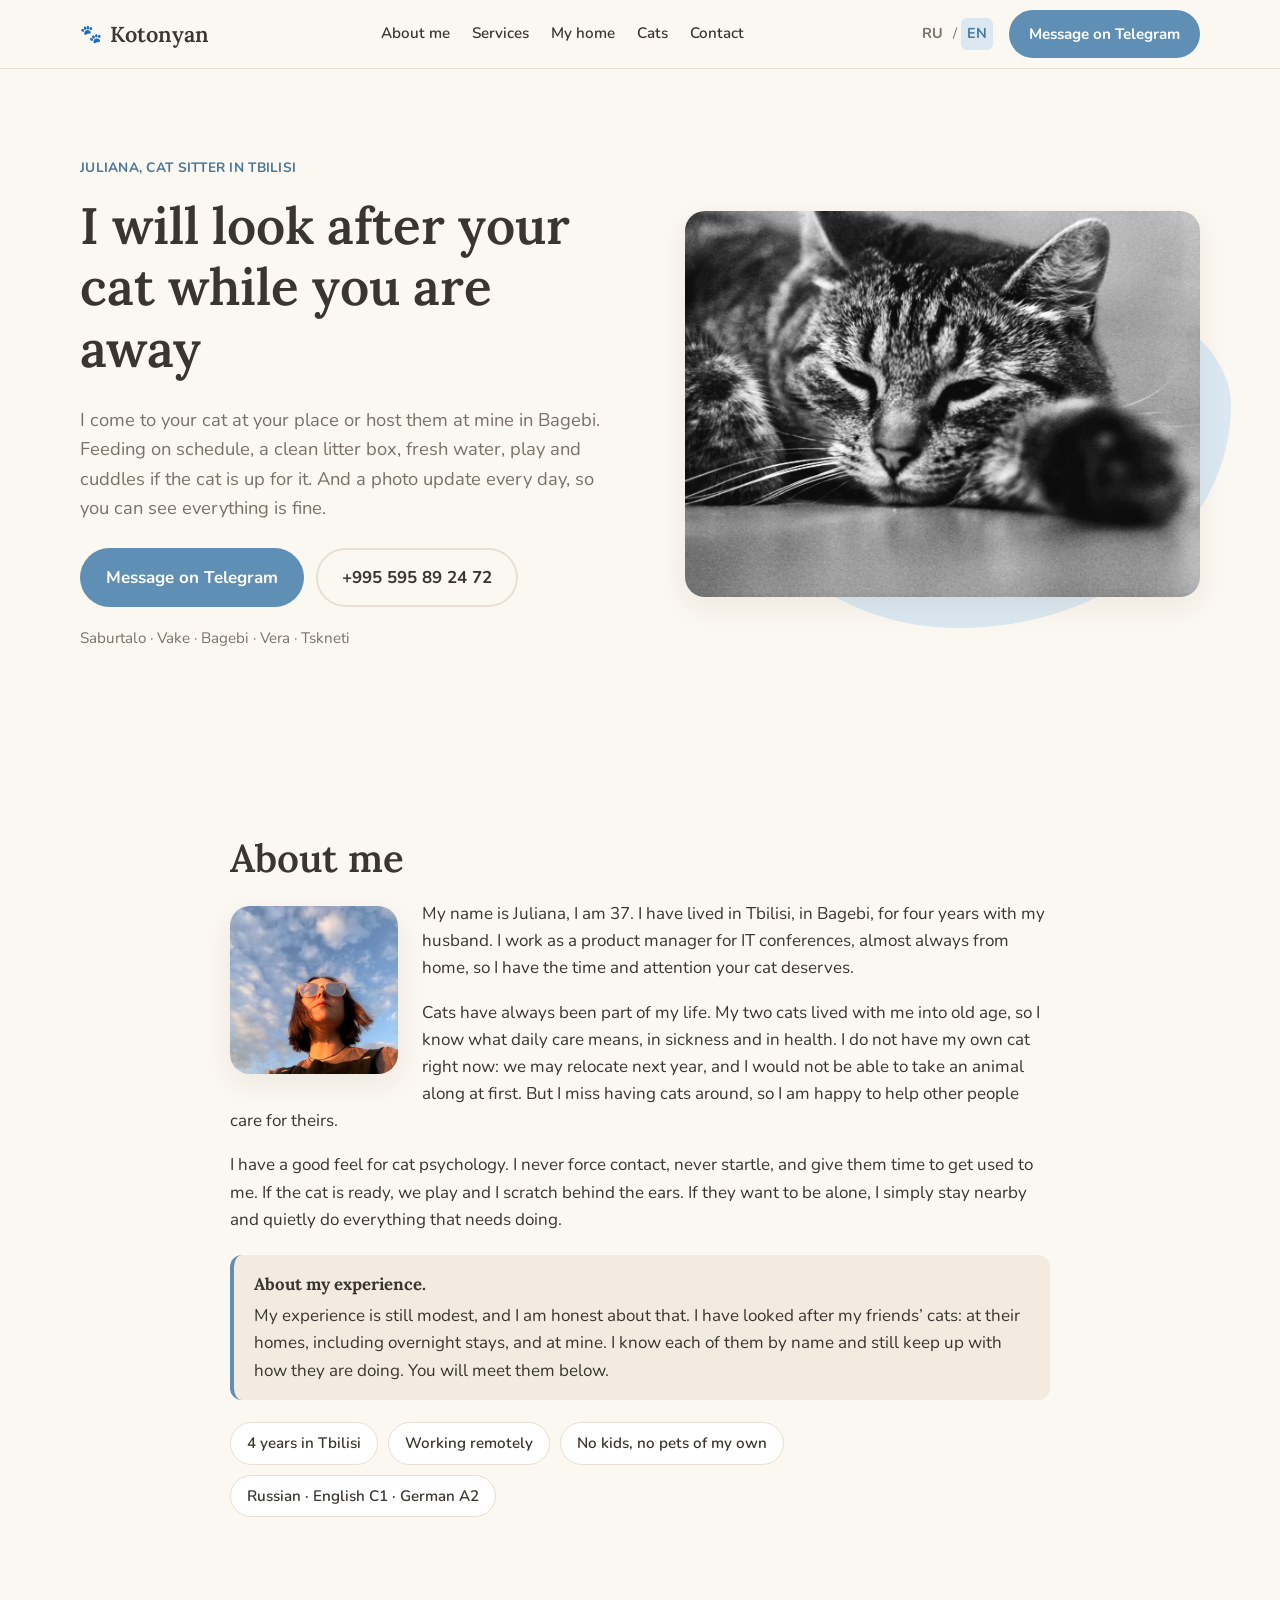
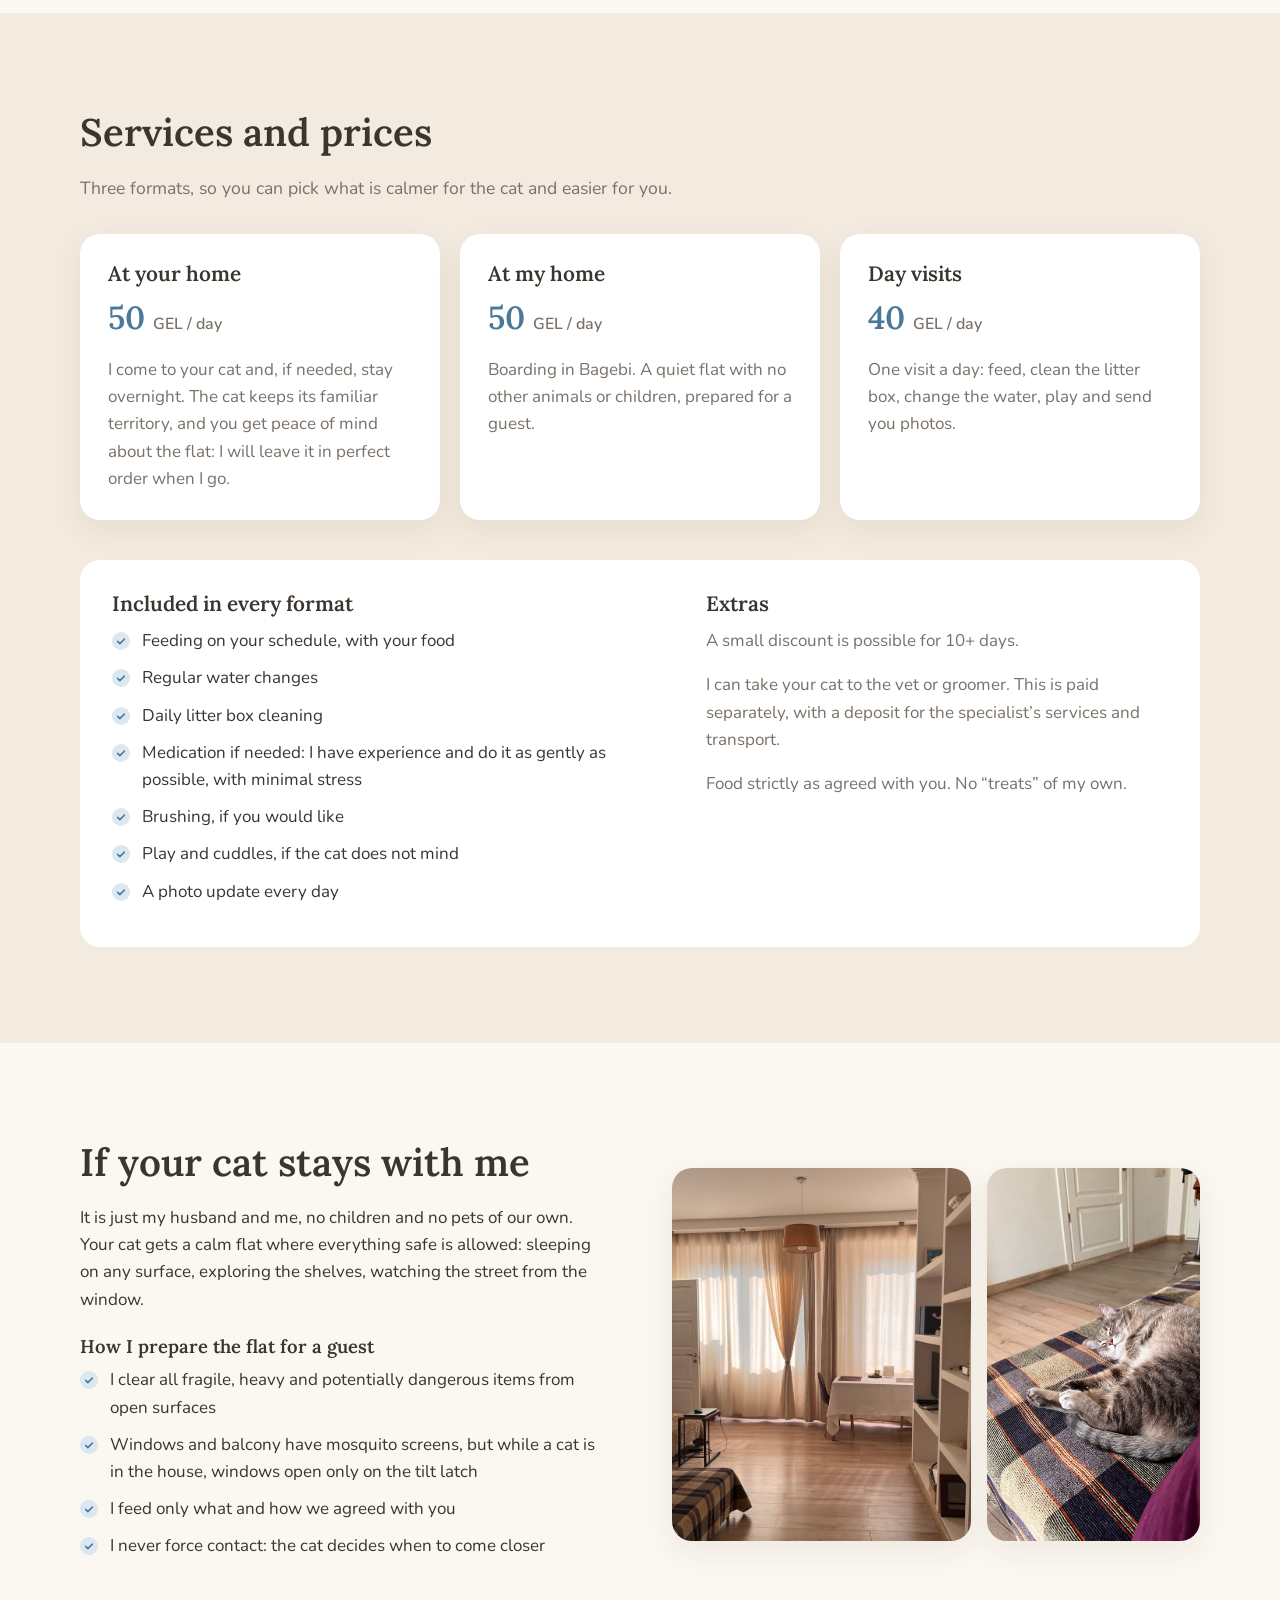
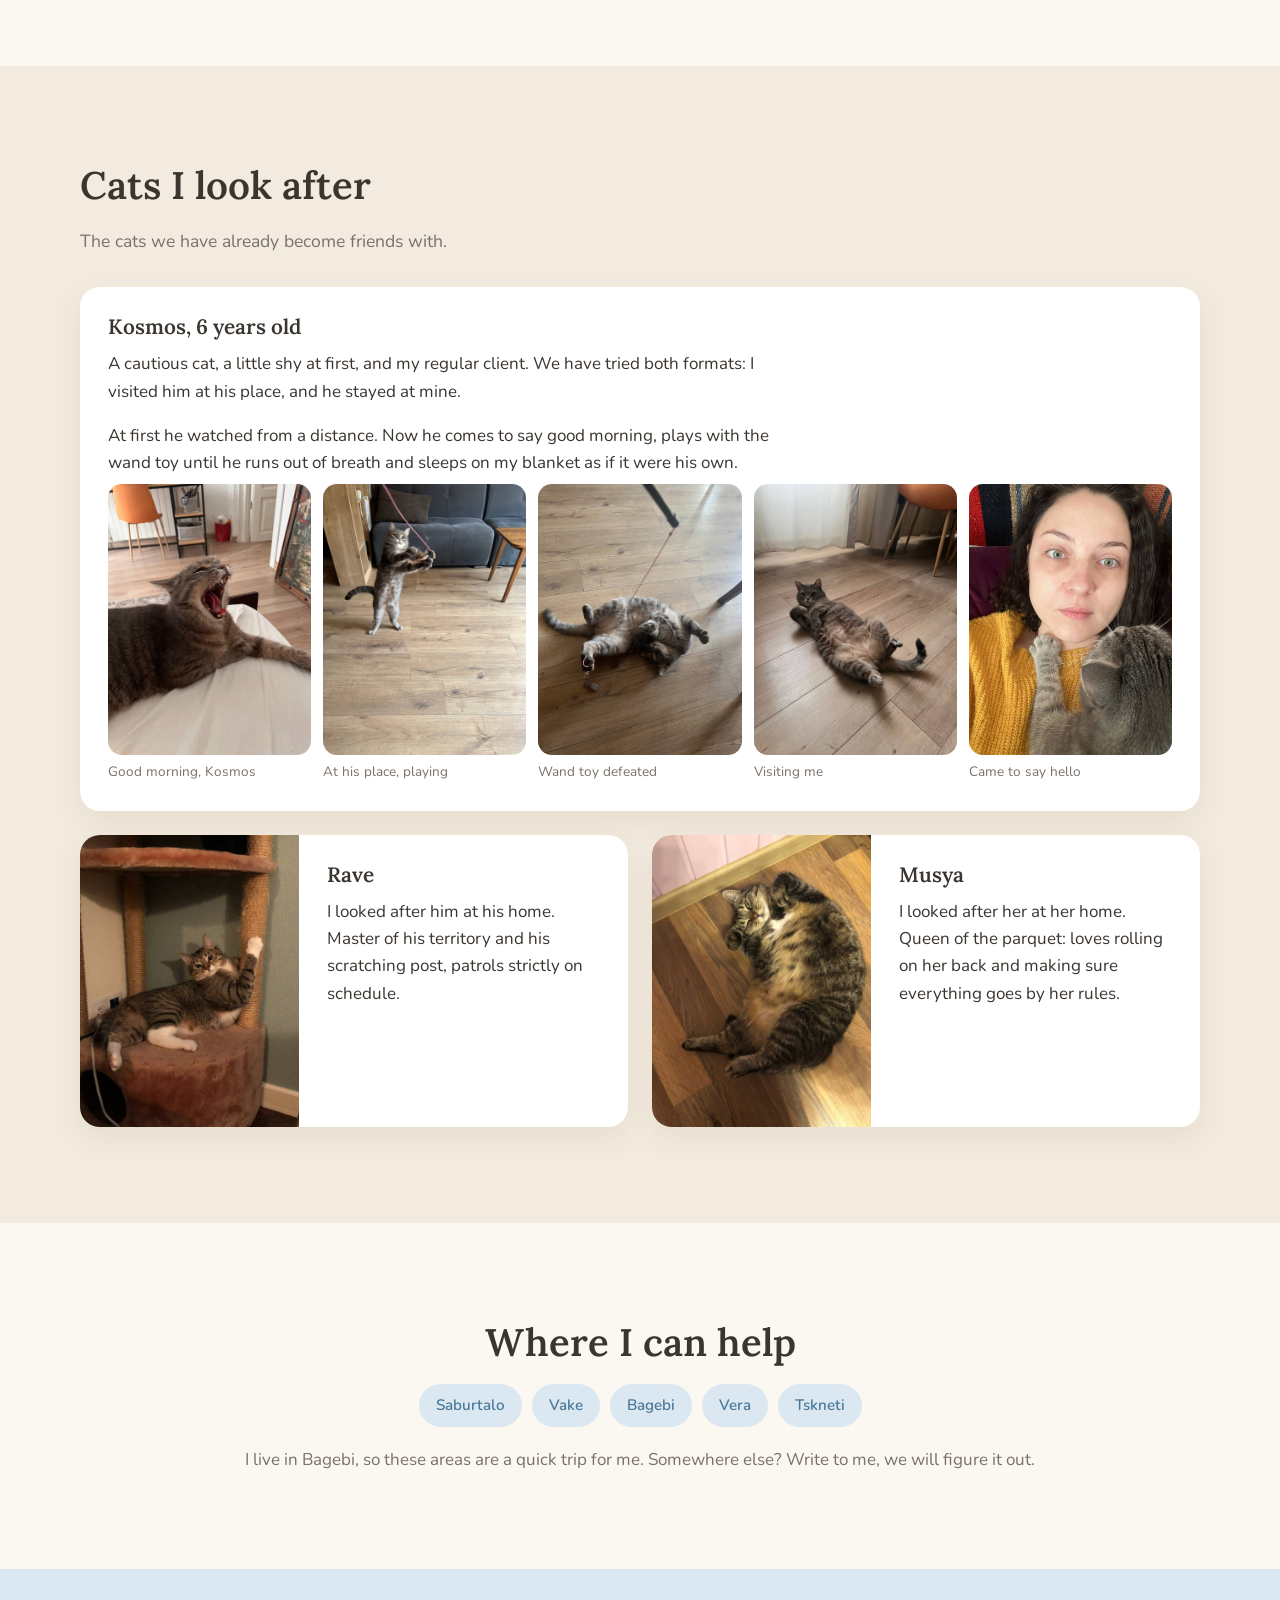
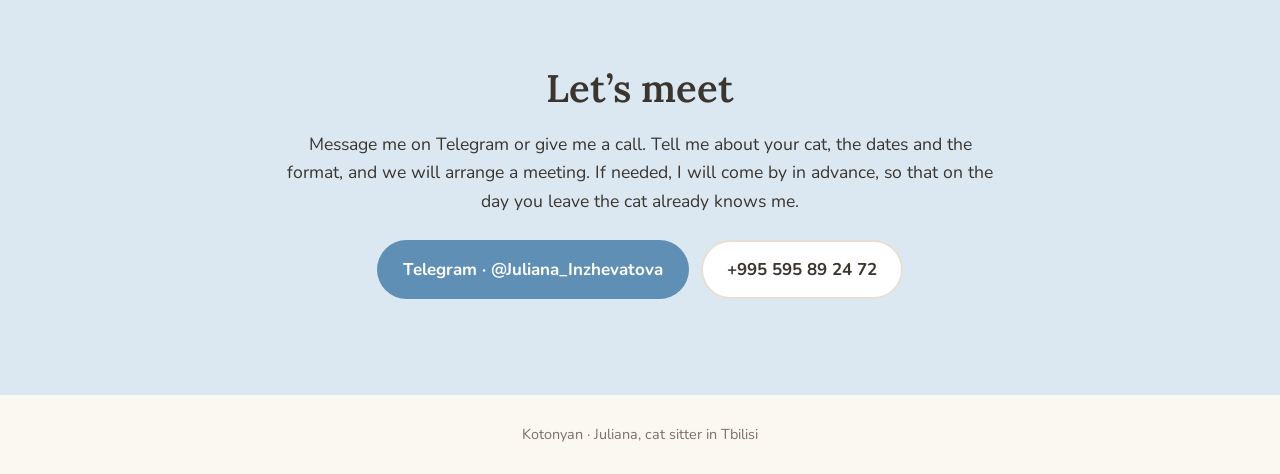
==== commit 73454f88: "Убраны цветы и WhatsApp Co-Authored-By: Claude Opus 5 <noreply@anthropic.com>" ====
--- a/index.html
+++ b/index.html
@@ -89,7 +89,7 @@
       <article class="card">
         <h3 data-i18n="services.c1.title">У вас дома</h3>
         <p class="price">50 <span data-i18n="services.perday">₾ / день</span></p>
-        <p data-i18n="services.c1.text">Приезжаю к коту, а если нужно, остаюсь с проживанием. Коту привычная территория, вам спокойствие за квартиру: полью цветы, заберу почту, а после моего отъезда квартира будет в идеальном порядке.</p>
+        <p data-i18n="services.c1.text">Приезжаю к коту, а если нужно, остаюсь с проживанием. Коту привычная территория, вам спокойствие за квартиру: после моего отъезда она будет в идеальном порядке.</p>
       </article>
       <article class="card">
         <h3 data-i18n="services.c2.title">У меня дома</h3>
@@ -205,7 +205,6 @@
     <div class="contact-links">
       <a class="btn btn-primary" href="https://t.me/Juliana_Inzhevatova" target="_blank" rel="noopener">Telegram · @Juliana_Inzhevatova</a>
       <a class="btn btn-ghost" href="tel:+995595892472">+995 595 89 24 72</a>
-      <a class="btn btn-ghost" href="https://wa.me/995595892472" target="_blank" rel="noopener">WhatsApp</a>
     </div>
   </div>
 </section>
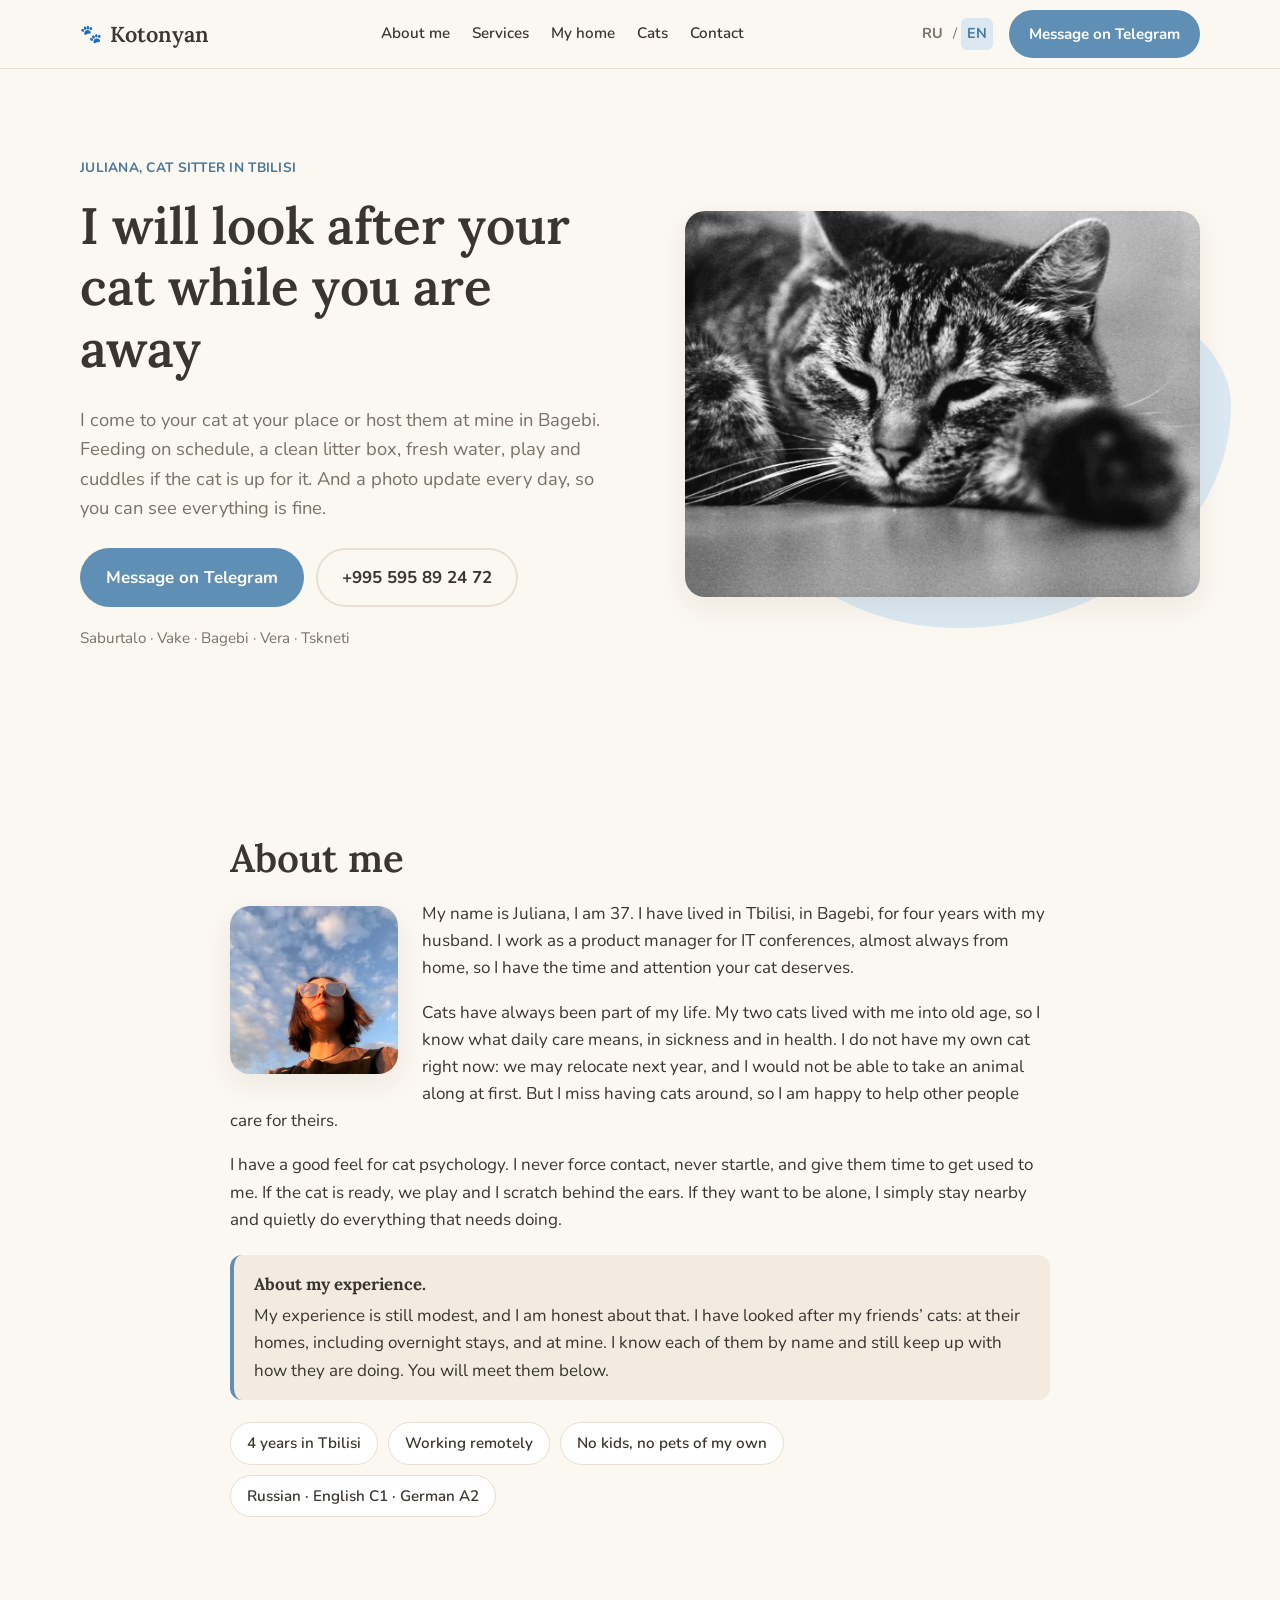
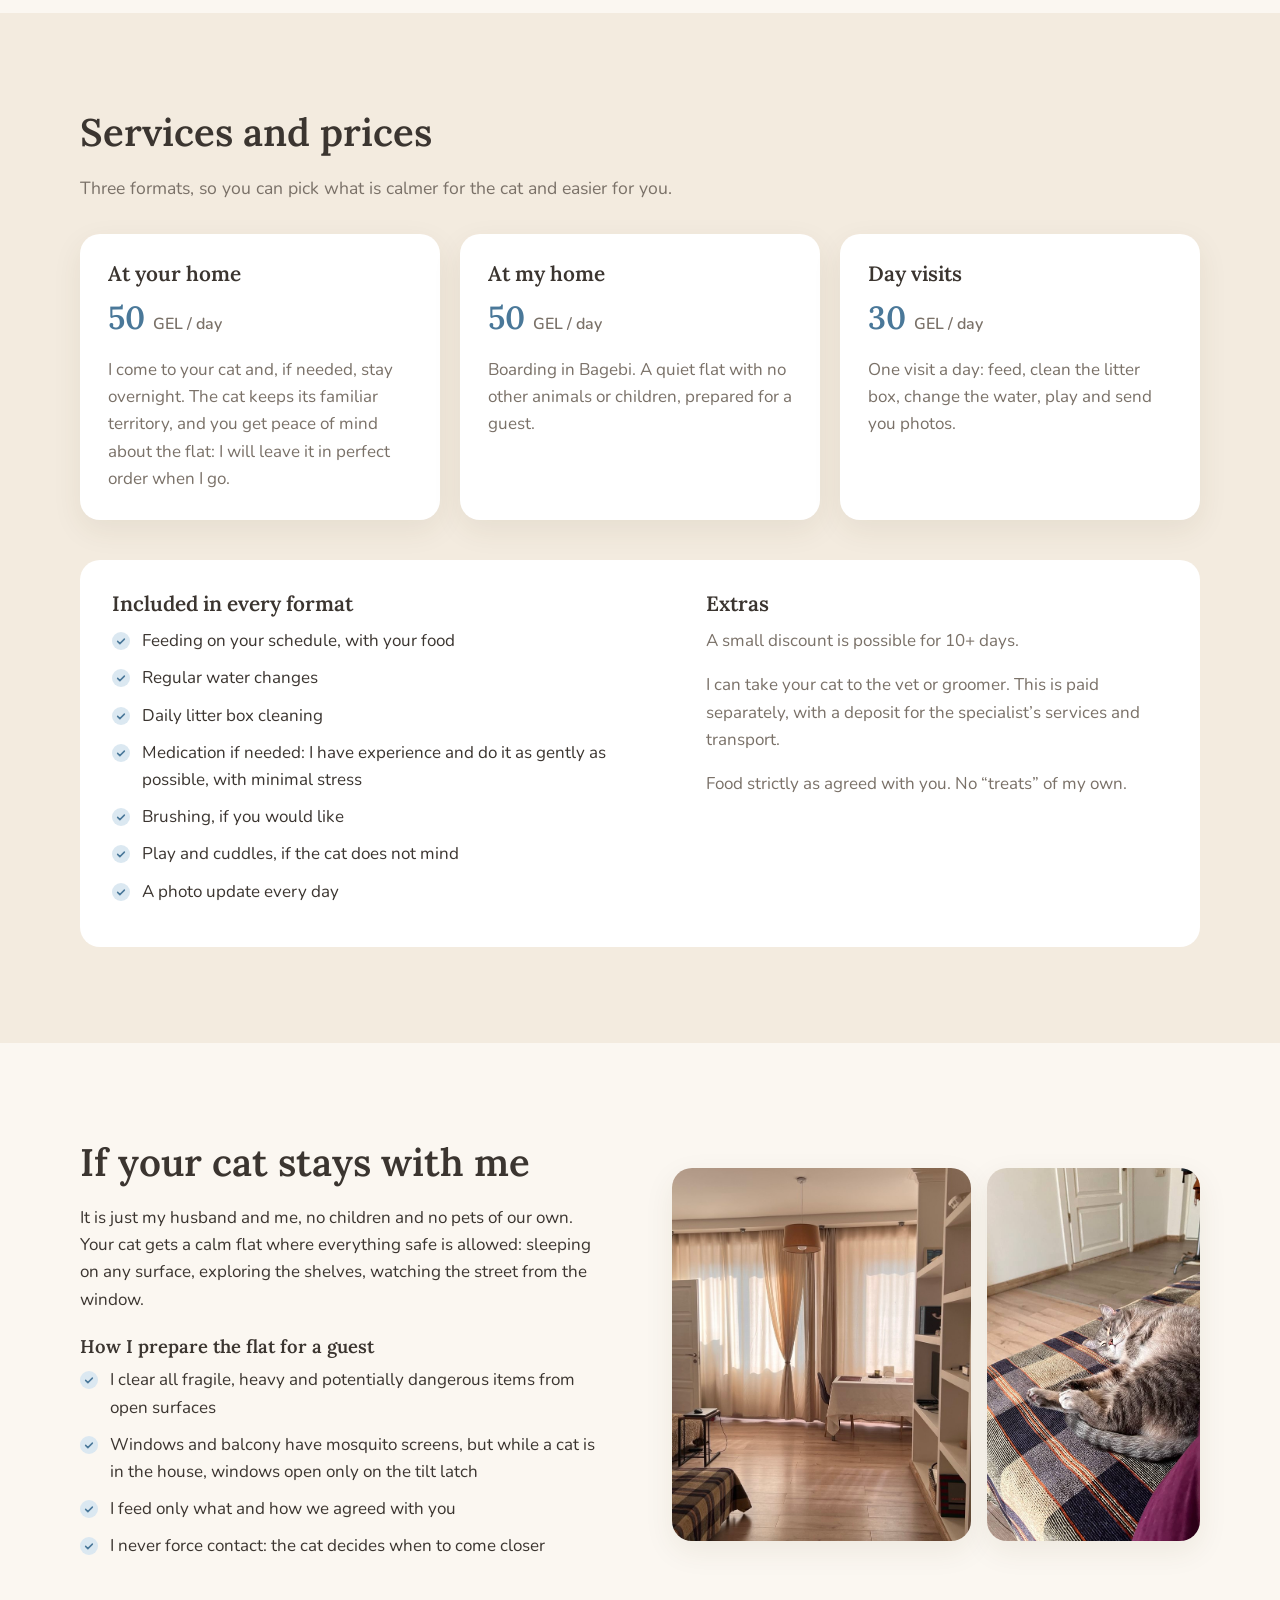
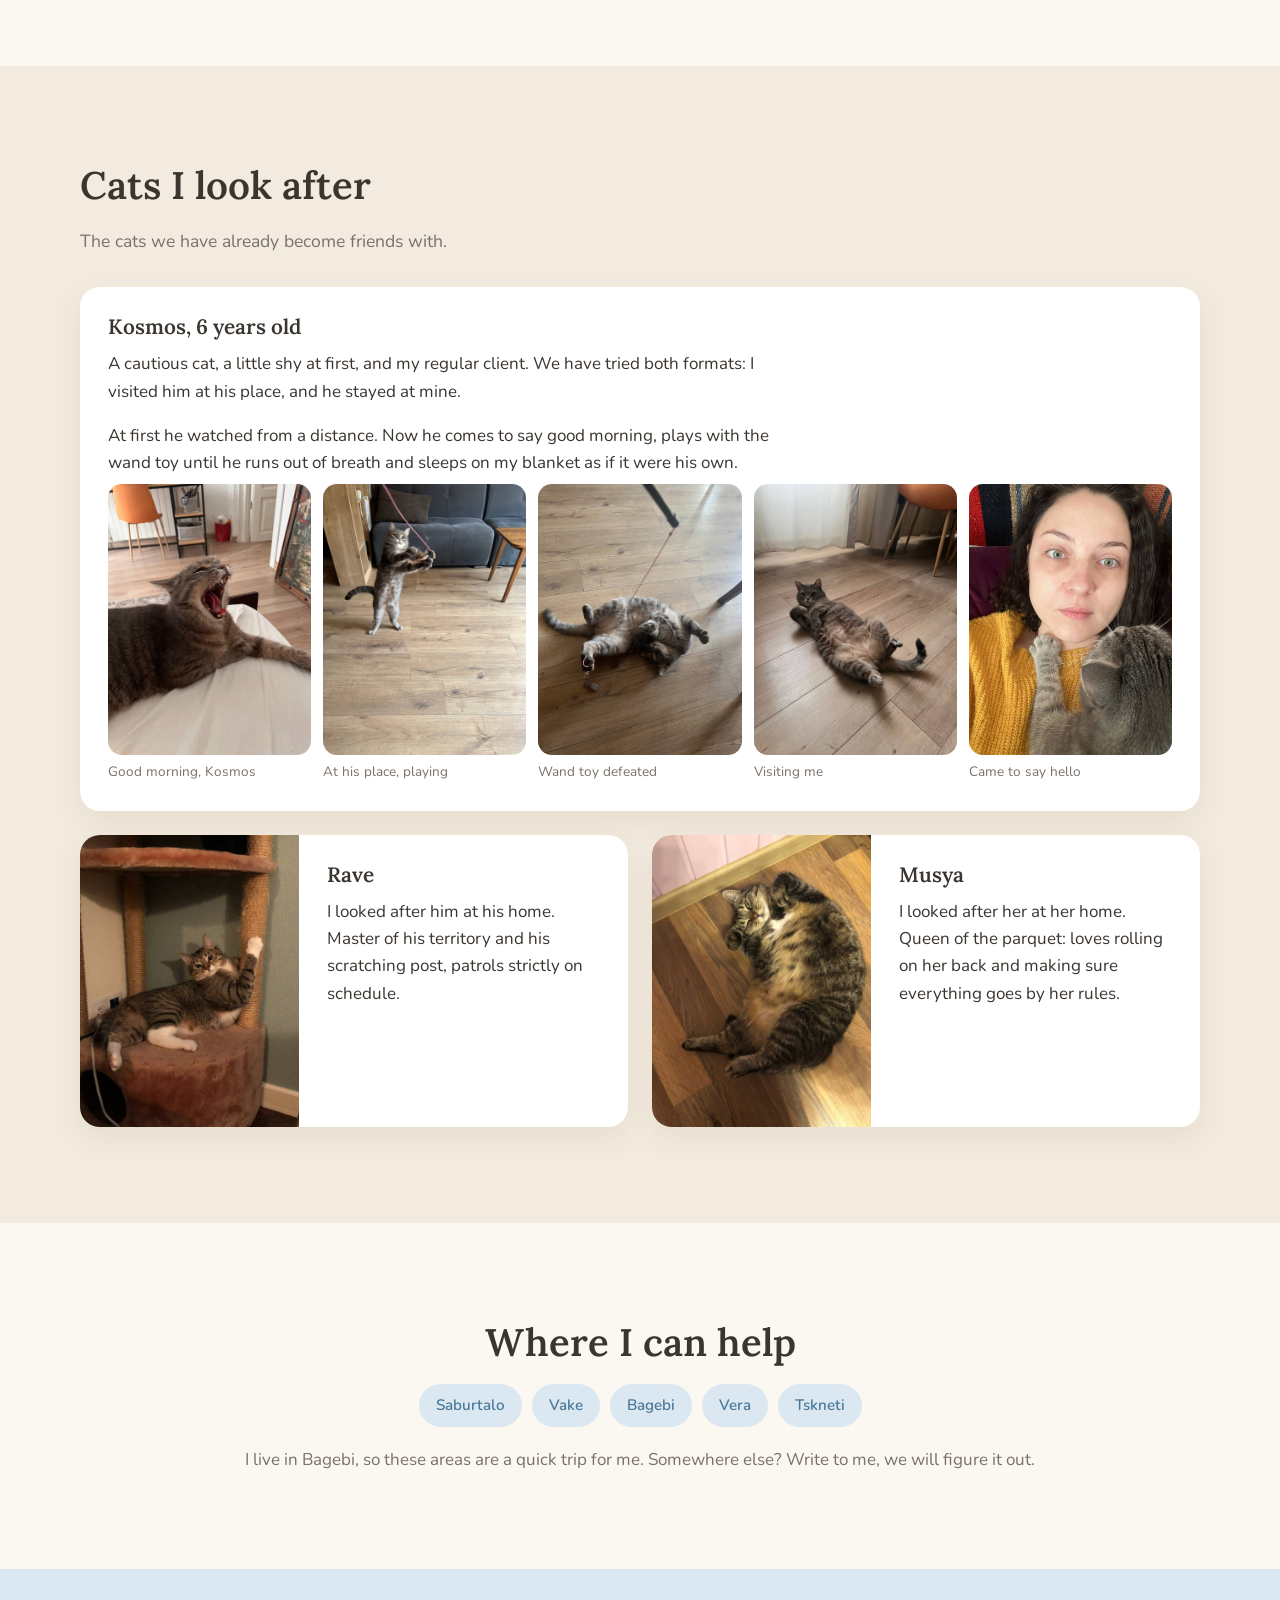
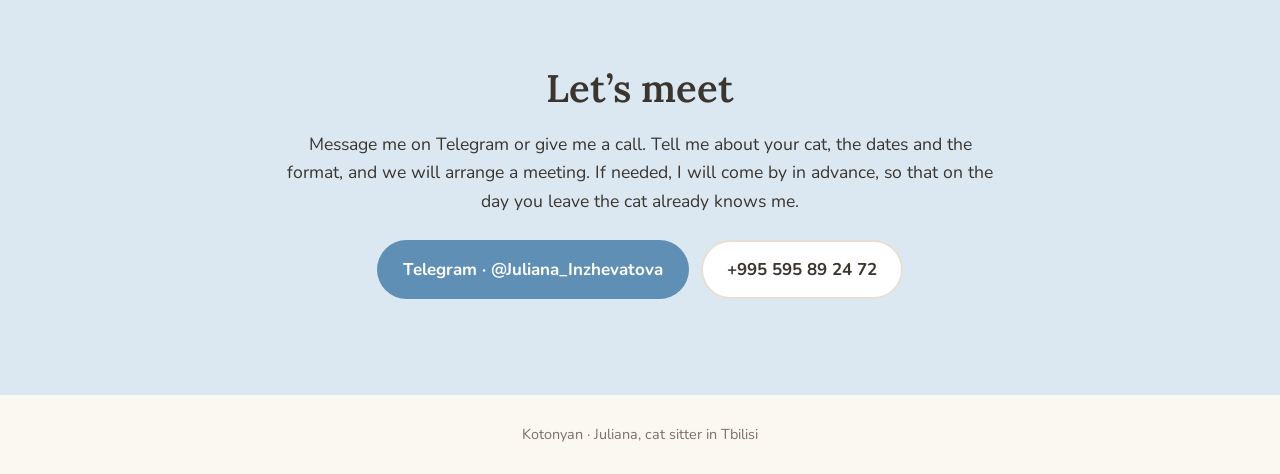
==== commit adc6fcde: "Дневная няня: 30 лари Co-Authored-By: Claude Opus 5 <noreply@anthropic.com>" ====
--- a/index.html
+++ b/index.html
@@ -7,7 +7,8 @@
 <meta name="description" data-i18n-content="meta.desc" content="Юлиана, кэт-ситтер в Тбилиси. Уход за котом у вас дома или передержка в Багеби: кормление, лоток, игры, ежедневные фотоотчёты. Сабуртало, Ваке, Багеби, Вере, Цхнети.">
 <meta property="og:title" content="Котонянь · кэт-ситтер в Тбилиси">
 <meta property="og:description" content="Уход за котом у вас дома или передержка в Багеби. Ежедневные фотоотчёты.">
-<meta property="og:image" content="img/cover.jpg">
+<meta property="og:image" content="https://inzejune-max.github.io/kotonyan/img/cover.jpg">
+<meta property="og:url" content="https://inzejune-max.github.io/kotonyan/">
 <meta property="og:type" content="website">
 <link rel="icon" href="favicon.svg" type="image/svg+xml">
 <link rel="preconnect" href="https://fonts.googleapis.com">
@@ -28,10 +29,10 @@
       <a href="#contact" data-i18n="nav.contact">Контакты</a>
     </nav>
     <div class="header-actions">
-      <div class="lang" role="group" aria-label="Language">
-        <button type="button" data-lang="ru" class="is-active">RU</button>
+      <div class="lang" aria-label="Language">
+        <a href="./#ru" data-lang="ru" class="is-active">RU</a>
         <span aria-hidden="true">/</span>
-        <button type="button" data-lang="en">EN</button>
+        <a href="en/" data-lang="en">EN</a>
       </div>
       <a class="btn btn-primary btn-sm" href="https://t.me/Juliana_Inzhevatova" target="_blank" rel="noopener" data-i18n="cta.tg">Написать в Telegram</a>
       <button class="burger" id="burger" aria-label="Menu" aria-expanded="false"><span></span><span></span><span></span></button>
@@ -63,7 +64,7 @@
   <div class="container about">
     <h2 data-i18n="about.title">Обо мне</h2>
     <div class="about-text">
-      <img class="about-photo" src="img/yuliana.jpg" width="1280" height="960" alt="Юлиана" loading="lazy">
+      <img class="about-photo" src="img/yuliana.jpg" width="1280" height="960" alt="Юлиана" loading="lazy" data-i18n-alt="alt.yuliana">
       <p data-i18n="about.p1">Меня зовут Юлиана, мне 37. Четыре года живу в Тбилиси, в Багеби, вместе с мужем. Работаю продакт-менеджером ИТ-конференций, почти всегда из дома, поэтому у меня есть время и внимание для вашего кота.</p>
       <p data-i18n="about.p2">Кошки в моей жизни были всегда. Две мои кошки прожили со мной до глубокой старости, и я знаю, что такое заботиться о коте каждый день, в здоровье и в болезни. Сейчас своего не завожу: в следующем году возможен переезд, и в первое время взять животное с собой не получится. А общения с кошками мне не хватает, поэтому я с радостью помогаю с ними другим.</p>
       <p data-i18n="about.p3">Я хорошо чувствую кошачью психологию. Не навязываю контакт, не пугаю, даю время привыкнуть. Если кот готов, поиграем и почешем за ушком. Если хочет побыть один, я просто буду рядом и тихо сделаю всё, что нужно.</p>
@@ -98,7 +99,7 @@
       </article>
       <article class="card">
         <h3 data-i18n="services.c3.title">Дневная няня</h3>
-        <p class="price">40 <span data-i18n="services.perday">₾ / день</span></p>
+        <p class="price">30 <span data-i18n="services.perday">₾ / день</span></p>
         <p data-i18n="services.c3.text">Один визит в день: покормить, убрать лоток, поменять воду, поиграть и прислать вам фото.</p>
       </article>
     </div>
--- a/css/style.css
+++ b/css/style.css
@@ -113,18 +113,15 @@
 .nav a:hover { border-bottom-color: var(--blue); }
 .header-actions { display: flex; align-items: center; gap: 16px; }
 .lang { display: flex; align-items: center; gap: 4px; color: var(--muted); font-size: 0.9rem; }
-.lang button {
-  background: none;
-  border: 0;
+.lang a {
   padding: 4px 6px;
-  font: inherit;
   font-weight: 700;
   color: var(--muted);
-  cursor: pointer;
+  text-decoration: none;
   border-radius: 6px;
 }
-.lang button:hover { color: var(--text); }
-.lang button.is-active { color: var(--blue-dark); background: var(--blue-soft); }
+.lang a:hover { color: var(--text); }
+.lang a.is-active { color: var(--blue-dark); background: var(--blue-soft); }
 .burger {
   display: none;
   width: 40px;
